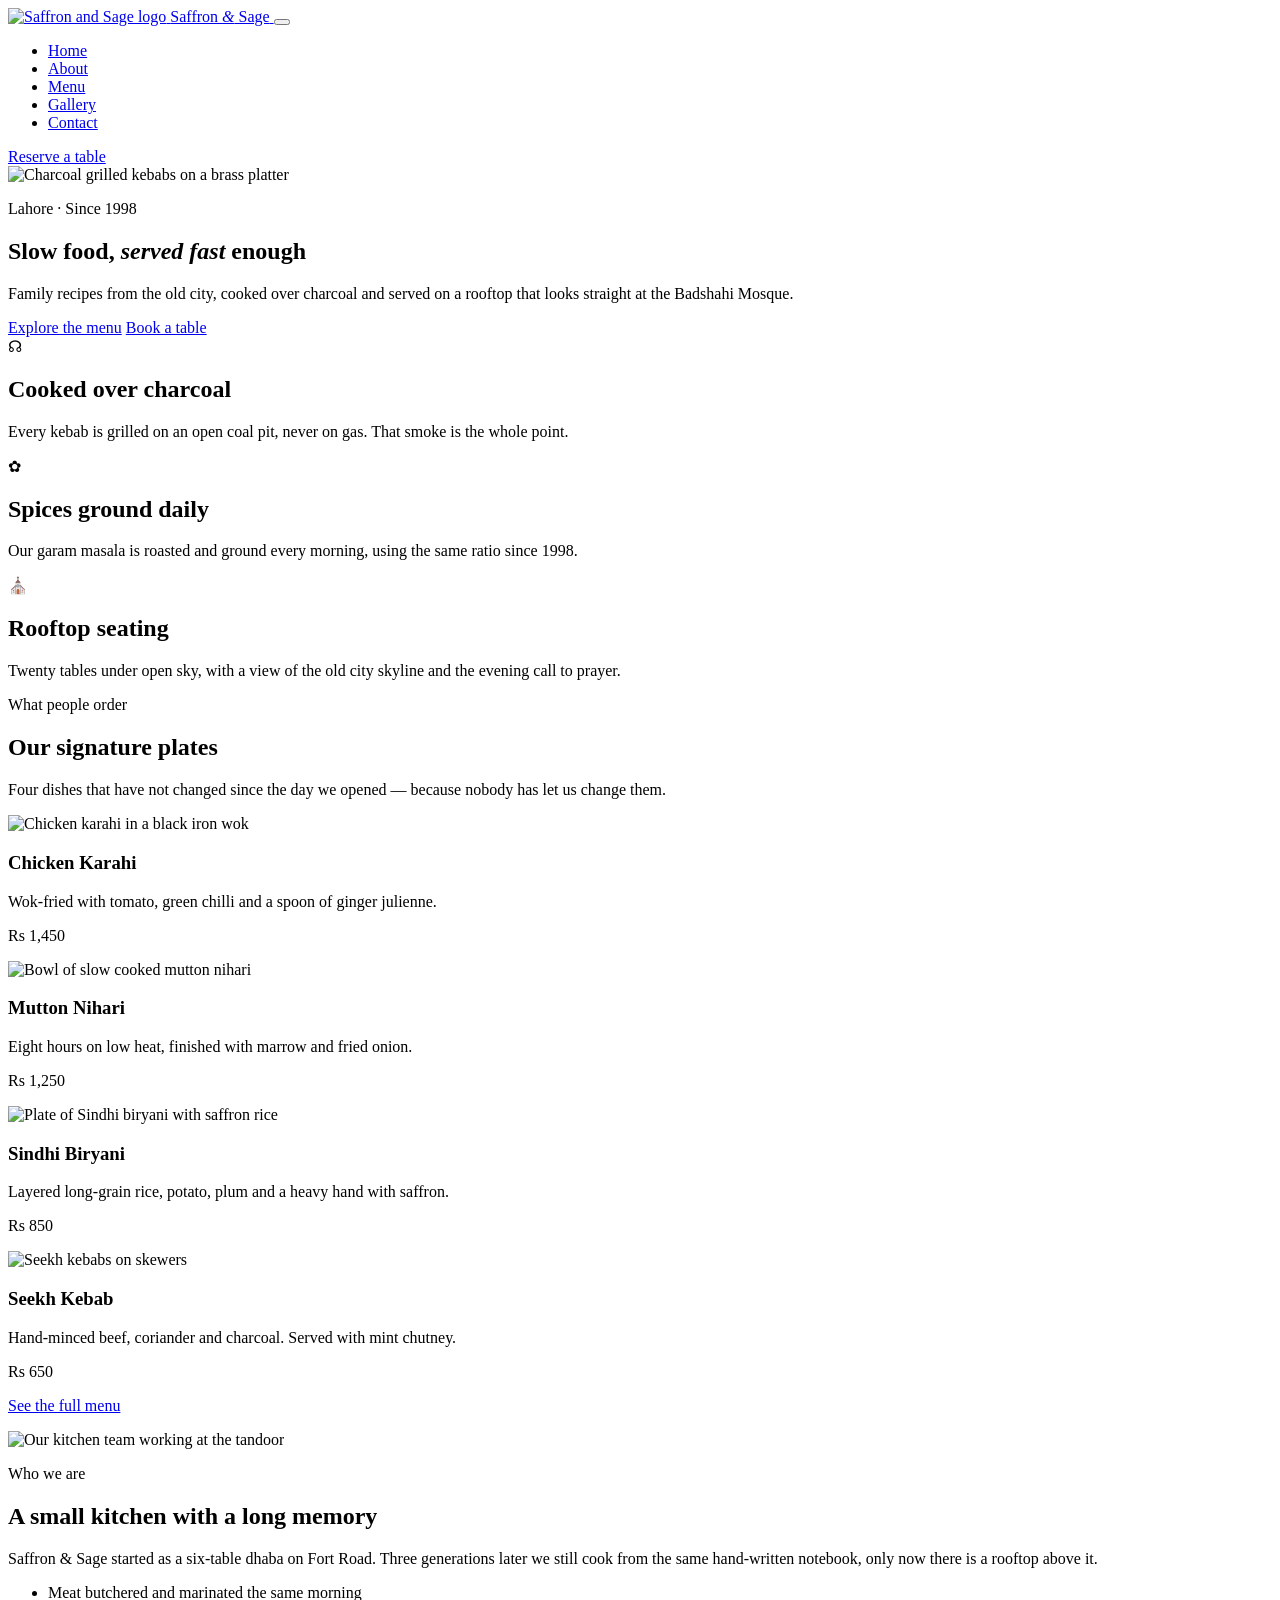
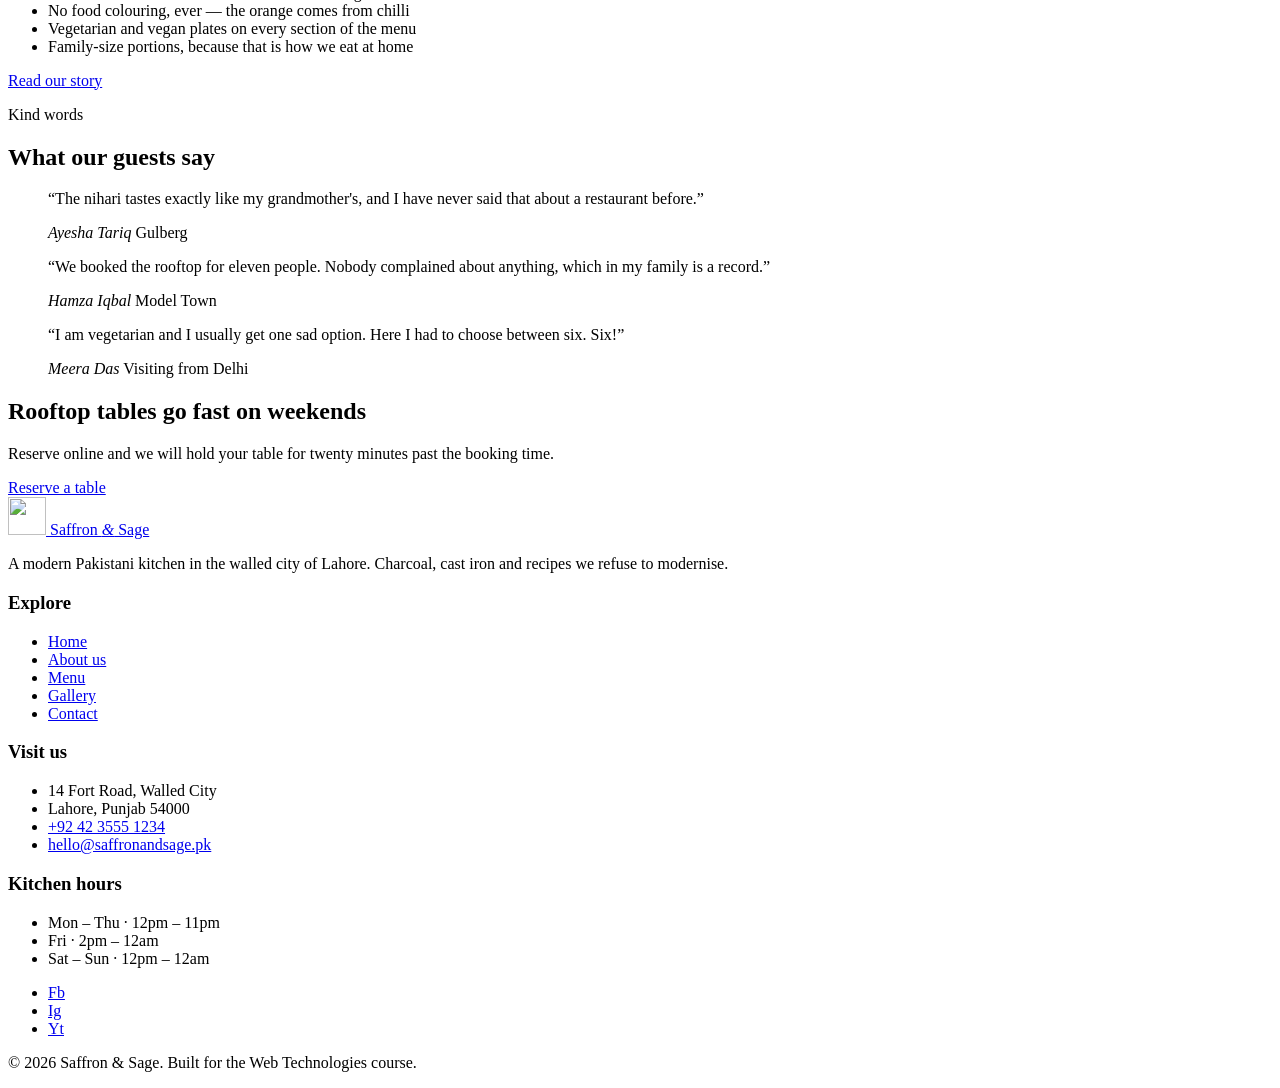
==== index.html @ d39d75e2 "feat(home): add home page markup with shared header, hero and footer" ====
<!DOCTYPE html>
<html lang="en">
<head>
  <meta charset="UTF-8">
  <meta name="viewport" content="width=device-width, initial-scale=1.0">
  <title>Saffron &amp; Sage | Modern Pakistani Kitchen in Lahore</title>
  <meta name="description" content="Saffron &amp; Sage is a modern Pakistani kitchen in Lahore serving slow-cooked family recipes, tandoor breads and rooftop dining.">
  <link rel="icon" href="images/logo.svg" type="image/svg+xml">
  <link rel="stylesheet" href="css/style.css">
</head>
<body>

  <!-- ============ SITE HEADER (same on every page) ============ -->
  <header class="site-header" id="siteHeader">
    <div class="container header-inner">

      <a class="logo" href="index.html">
        <img src="images/logo.svg" alt="Saffron and Sage logo" width="42" height="42">
        <span class="logo-text">Saffron <em>&amp;</em> Sage</span>
      </a>

      <!-- Hamburger button: only visible on small screens (controlled by CSS + JS) -->
      <button class="nav-toggle" id="navToggle" aria-label="Open menu" aria-expanded="false" aria-controls="primaryNav">
        <span class="nav-toggle-bar"></span>
        <span class="nav-toggle-bar"></span>
        <span class="nav-toggle-bar"></span>
      </button>

      <nav class="main-nav" id="primaryNav" aria-label="Main navigation">
        <ul class="nav-list">
          <li><a href="index.html" class="nav-link is-active">Home</a></li>
          <li><a href="about.html" class="nav-link">About</a></li>
          <li><a href="menu.html" class="nav-link">Menu</a></li>
          <li><a href="gallery.html" class="nav-link">Gallery</a></li>
          <li><a href="contact.html" class="nav-link">Contact</a></li>
        </ul>
        <a href="contact.html" class="btn btn-primary btn-sm nav-cta">Reserve a table</a>
      </nav>

    </div>
  </header>

  <main>

    <!-- ============ HERO ============ -->
    <section class="hero">
      <div class="hero-slide">
        <img src="images/hero-1.svg" alt="Charcoal grilled kebabs on a brass platter" class="hero-image">
        <div class="hero-caption container">
          <p class="eyebrow">Lahore &middot; Since 1998</p>
          <h1 class="hero-title">Slow food, <em>served fast</em> enough</h1>
          <p class="hero-text">Family recipes from the old city, cooked over charcoal and served on a rooftop that looks straight at the Badshahi Mosque.</p>
          <div class="hero-actions">
            <a href="menu.html" class="btn btn-primary">Explore the menu</a>
            <a href="contact.html" class="btn btn-ghost">Book a table</a>
          </div>
        </div>
      </div>
    </section>

    <!-- ============ HIGHLIGHT STRIP ============ -->
    <section class="section highlights">
      <div class="container">
        <div class="grid grid-3">

          <article class="card highlight-card">
            <span class="highlight-icon" aria-hidden="true">&#9738;</span>
            <h2 class="card-title">Cooked over charcoal</h2>
            <p>Every kebab is grilled on an open coal pit, never on gas. That smoke is the whole point.</p>
          </article>

          <article class="card highlight-card">
            <span class="highlight-icon" aria-hidden="true">&#10047;</span>
            <h2 class="card-title">Spices ground daily</h2>
            <p>Our garam masala is roasted and ground every morning, using the same ratio since 1998.</p>
          </article>

          <article class="card highlight-card">
            <span class="highlight-icon" aria-hidden="true">&#9962;</span>
            <h2 class="card-title">Rooftop seating</h2>
            <p>Twenty tables under open sky, with a view of the old city skyline and the evening call to prayer.</p>
          </article>

        </div>
      </div>
    </section>

    <!-- ============ SIGNATURE DISHES ============ -->
    <section class="section section-alt">
      <div class="container">

        <header class="section-head">
          <p class="eyebrow">What people order</p>
          <h2 class="section-title">Our signature plates</h2>
          <p class="section-subtitle">Four dishes that have not changed since the day we opened — because nobody has let us change them.</p>
        </header>

        <div class="grid grid-4">

          <article class="card dish-card">
            <img src="images/dish-karahi.svg" alt="Chicken karahi in a black iron wok" class="dish-image">
            <div class="dish-body">
              <h3 class="dish-name">Chicken Karahi</h3>
              <p class="dish-desc">Wok-fried with tomato, green chilli and a spoon of ginger julienne.</p>
              <p class="dish-price">Rs 1,450</p>
            </div>
          </article>

          <article class="card dish-card">
            <img src="images/dish-nihari.svg" alt="Bowl of slow cooked mutton nihari" class="dish-image">
            <div class="dish-body">
              <h3 class="dish-name">Mutton Nihari</h3>
              <p class="dish-desc">Eight hours on low heat, finished with marrow and fried onion.</p>
              <p class="dish-price">Rs 1,250</p>
            </div>
          </article>

          <article class="card dish-card">
            <img src="images/dish-biryani.svg" alt="Plate of Sindhi biryani with saffron rice" class="dish-image">
            <div class="dish-body">
              <h3 class="dish-name">Sindhi Biryani</h3>
              <p class="dish-desc">Layered long-grain rice, potato, plum and a heavy hand with saffron.</p>
              <p class="dish-price">Rs 850</p>
            </div>
          </article>

          <article class="card dish-card">
            <img src="images/dish-seekh.svg" alt="Seekh kebabs on skewers" class="dish-image">
            <div class="dish-body">
              <h3 class="dish-name">Seekh Kebab</h3>
              <p class="dish-desc">Hand-minced beef, coriander and charcoal. Served with mint chutney.</p>
              <p class="dish-price">Rs 650</p>
            </div>
          </article>

        </div>

        <p class="section-footer-link">
          <a href="menu.html" class="btn btn-outline">See the full menu</a>
        </p>

      </div>
    </section>

    <!-- ============ STORY SPLIT ============ -->
    <section class="section">
      <div class="container split">

        <div class="split-media">
          <img src="images/about-story.svg" alt="Our kitchen team working at the tandoor">
        </div>

        <div class="split-body">
          <p class="eyebrow">Who we are</p>
          <h2 class="section-title">A small kitchen with a long memory</h2>
          <p>Saffron &amp; Sage started as a six-table dhaba on Fort Road. Three generations later we still cook from the same hand-written notebook, only now there is a rooftop above it.</p>
          <ul class="tick-list">
            <li>Meat butchered and marinated the same morning</li>
            <li>No food colouring, ever — the orange comes from chilli</li>
            <li>Vegetarian and vegan plates on every section of the menu</li>
            <li>Family-size portions, because that is how we eat at home</li>
          </ul>
          <a href="about.html" class="btn btn-outline">Read our story</a>
        </div>

      </div>
    </section>

    <!-- ============ TESTIMONIALS ============ -->
    <section class="section section-dark">
      <div class="container">

        <header class="section-head">
          <p class="eyebrow">Kind words</p>
          <h2 class="section-title">What our guests say</h2>
        </header>

        <div class="grid grid-3">

          <blockquote class="quote-card">
            <p>&ldquo;The nihari tastes exactly like my grandmother's, and I have never said that about a restaurant before.&rdquo;</p>
            <footer><cite>Ayesha Tariq</cite> <span>Gulberg</span></footer>
          </blockquote>

          <blockquote class="quote-card">
            <p>&ldquo;We booked the rooftop for eleven people. Nobody complained about anything, which in my family is a record.&rdquo;</p>
            <footer><cite>Hamza Iqbal</cite> <span>Model Town</span></footer>
          </blockquote>

          <blockquote class="quote-card">
            <p>&ldquo;I am vegetarian and I usually get one sad option. Here I had to choose between six. Six!&rdquo;</p>
            <footer><cite>Meera Das</cite> <span>Visiting from Delhi</span></footer>
          </blockquote>

        </div>
      </div>
    </section>

    <!-- ============ CALL TO ACTION ============ -->
    <section class="cta-band">
      <div class="container cta-inner">
        <div>
          <h2 class="cta-title">Rooftop tables go fast on weekends</h2>
          <p>Reserve online and we will hold your table for twenty minutes past the booking time.</p>
        </div>
        <a href="contact.html" class="btn btn-primary btn-lg">Reserve a table</a>
      </div>
    </section>

  </main>

  <!-- ============ SITE FOOTER (same on every page) ============ -->
  <footer class="site-footer">
    <div class="container footer-grid">

      <div class="footer-col">
        <a class="logo logo-footer" href="index.html">
          <img src="images/logo.svg" alt="" width="38" height="38">
          <span class="logo-text">Saffron <em>&amp;</em> Sage</span>
        </a>
        <p class="footer-about">A modern Pakistani kitchen in the walled city of Lahore. Charcoal, cast iron and recipes we refuse to modernise.</p>
      </div>

      <div class="footer-col">
        <h3 class="footer-title">Explore</h3>
        <ul class="footer-list">
          <li><a href="index.html">Home</a></li>
          <li><a href="about.html">About us</a></li>
          <li><a href="menu.html">Menu</a></li>
          <li><a href="gallery.html">Gallery</a></li>
          <li><a href="contact.html">Contact</a></li>
        </ul>
      </div>

      <div class="footer-col">
        <h3 class="footer-title">Visit us</h3>
        <ul class="footer-list">
          <li>14 Fort Road, Walled City</li>
          <li>Lahore, Punjab 54000</li>
          <li><a href="tel:+924235551234">+92 42 3555 1234</a></li>
          <li><a href="mailto:hello@saffronandsage.pk">hello@saffronandsage.pk</a></li>
        </ul>
      </div>

      <div class="footer-col">
        <h3 class="footer-title">Kitchen hours</h3>
        <ul class="footer-list">
          <li>Mon &ndash; Thu &middot; 12pm &ndash; 11pm</li>
          <li>Fri &middot; 2pm &ndash; 12am</li>
          <li>Sat &ndash; Sun &middot; 12pm &ndash; 12am</li>
        </ul>
        <ul class="social-list">
          <li><a href="#" aria-label="Facebook">Fb</a></li>
          <li><a href="#" aria-label="Instagram">Ig</a></li>
          <li><a href="#" aria-label="YouTube">Yt</a></li>
        </ul>
      </div>

    </div>

    <div class="footer-bottom">
      <div class="container">
        <p>&copy; <span id="year">2026</span> Saffron &amp; Sage. Built for the Web Technologies course.</p>
      </div>
    </div>
  </footer>

</body>
</html>
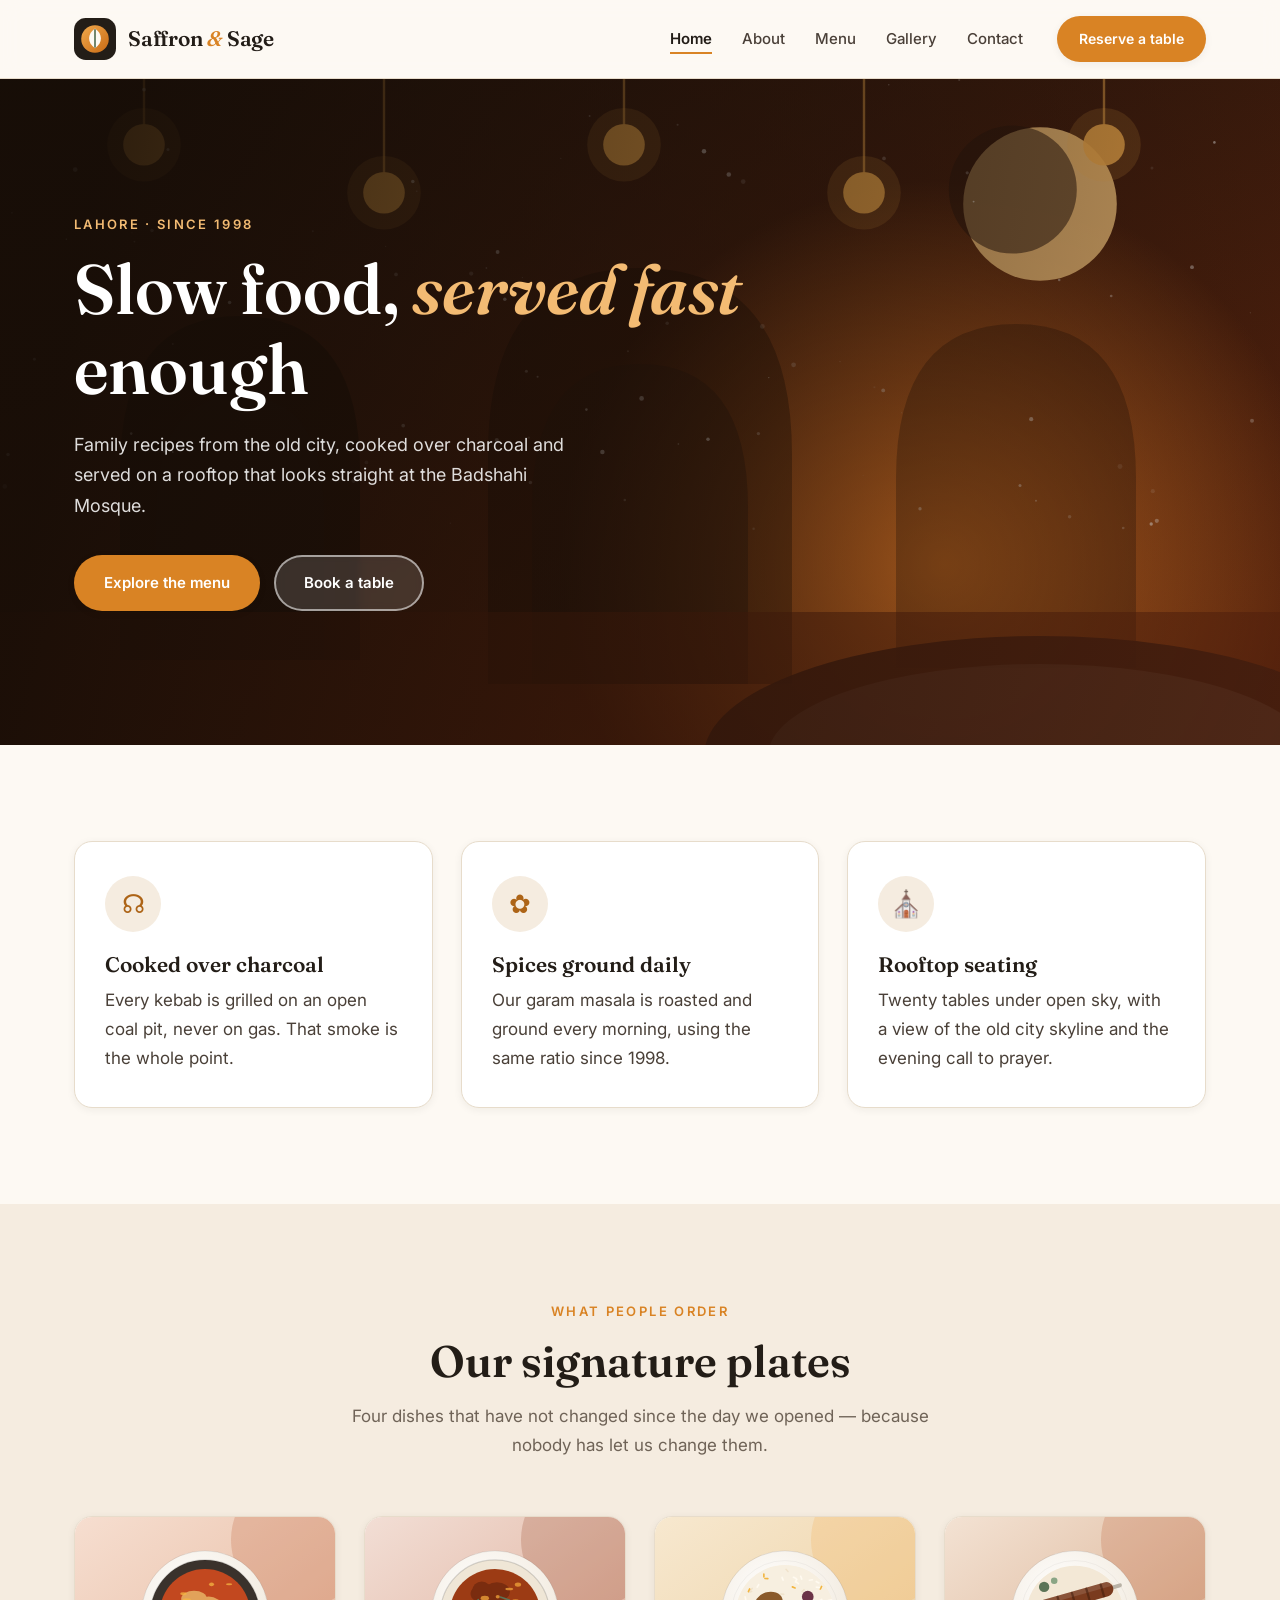
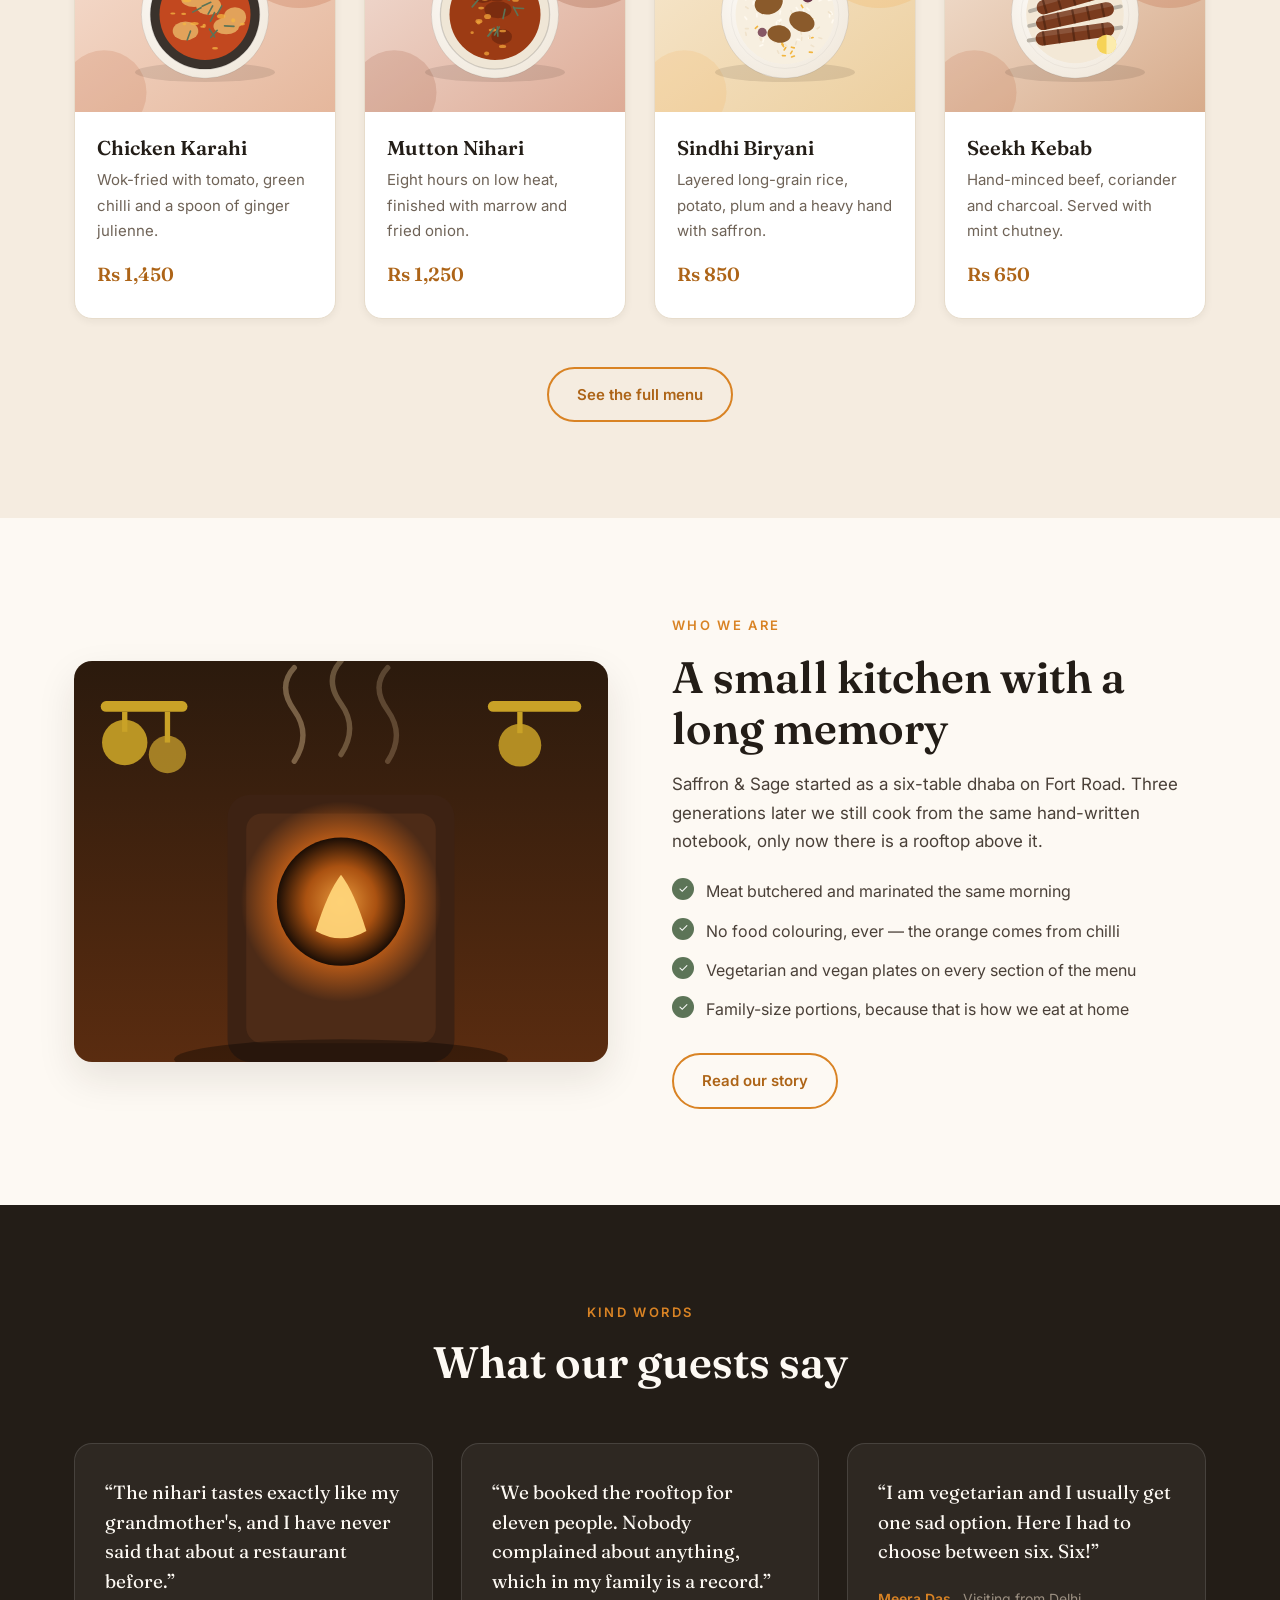
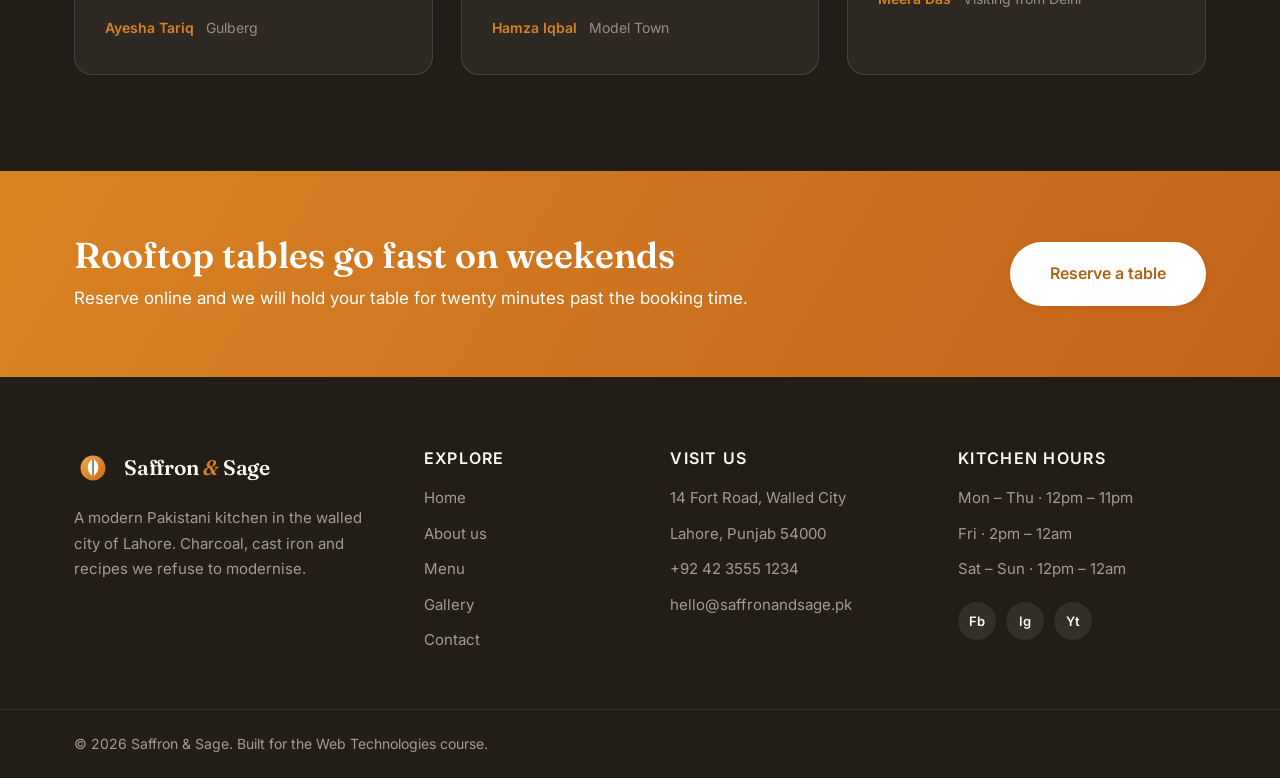
==== commit 11daa08c: "feat(pages): wire main.js and back-to-top button into every page" ====
--- a/index.html
+++ b/index.html
@@ -265,5 +265,11 @@
     </div>
   </footer>
 
+  <!-- Back-to-top button, shown by JavaScript after scrolling -->
+  <button class="back-to-top" id="backToTop" type="button" aria-label="Back to top">&#8593;</button>
+
+  <!-- Scripts are at the end of the body so the HTML above already exists -->
+  <script src="js/main.js"></script>
+
 </body>
 </html>
--- a/css/style.css
+++ b/css/style.css
@@ -0,0 +1,1720 @@
+/* =============================================================
+   SAFFRON & SAGE — main stylesheet
+   Sections:
+     1.  Fonts and design tokens (CSS variables)
+     2.  Reset and base elements
+     3.  Layout helpers (container, section, grid)
+     4.  Buttons
+     5.  Site header and navigation
+     6.  Hero and page banners
+     7.  Cards, split sections, lists, timeline
+     8.  Testimonials and call-to-action band
+     9.  Menu page (filters, dish grid, order panel)
+     10. Tables
+     11. Gallery grid and lightbox
+     12. Forms
+     13. Accordion (FAQ)
+     14. Footer
+     15. Utilities and animations
+     16. Responsive breakpoints
+   ============================================================= */
+
+@import url('https://fonts.googleapis.com/css2?family=Fraunces:ital,opsz,wght@0,9..144,400;0,9..144,600;0,9..144,700;1,9..144,600&family=Inter:wght@400;500;600;700&display=swap');
+
+/* ---------- 1. DESIGN TOKENS ---------- */
+:root {
+  /* colour palette */
+  --cream: #fdf9f3;
+  --sand: #f5ece0;
+  --ink: #231d17;
+  --ink-soft: #4a4038;
+  --muted: #6f6357;
+  --line: #e7dccb;
+  --saffron: #d98324;
+  --saffron-dark: #ad6417;
+  --sage: #5c7457;
+  --white: #ffffff;
+
+  /* typography */
+  --font-display: 'Fraunces', Georgia, 'Times New Roman', serif;
+  --font-body: 'Inter', -apple-system, 'Segoe UI', Roboto, Arial, sans-serif;
+
+  /* spacing and shape */
+  --radius-sm: 10px;
+  --radius: 18px;
+  --radius-pill: 999px;
+  --container: 1180px;
+  --section-space: 96px;
+
+  /* depth */
+  --shadow-sm: 0 2px 8px rgba(35, 29, 23, 0.06);
+  --shadow-md: 0 16px 38px rgba(35, 29, 23, 0.10);
+  --shadow-lg: 0 28px 60px rgba(35, 29, 23, 0.18);
+}
+
+/* ---------- 2. RESET AND BASE ---------- */
+* {
+  margin: 0;
+  padding: 0;
+  box-sizing: border-box; /* padding and border stay inside the declared width */
+}
+
+html {
+  scroll-behavior: smooth;
+}
+
+body {
+  font-family: var(--font-body);
+  font-size: 17px;
+  line-height: 1.7;
+  color: var(--ink-soft);
+  background-color: var(--cream);
+  -webkit-font-smoothing: antialiased;
+}
+
+img {
+  display: block;
+  max-width: 100%;
+  height: auto;
+}
+
+h1, h2, h3 {
+  font-family: var(--font-display);
+  color: var(--ink);
+  line-height: 1.15;
+  font-weight: 600;
+}
+
+h1 em, h2 em {
+  font-style: italic;
+  color: var(--saffron);
+}
+
+a {
+  color: var(--saffron-dark);
+  text-decoration: none;
+  transition: color 0.2s ease;
+}
+
+a:hover {
+  color: var(--ink);
+}
+
+ul {
+  list-style: none;
+}
+
+button,
+input,
+select,
+textarea {
+  font: inherit;
+  color: inherit;
+}
+
+/* a clear focus ring for keyboard users */
+a:focus-visible,
+button:focus-visible,
+input:focus-visible,
+select:focus-visible,
+textarea:focus-visible {
+  outline: 3px solid var(--saffron);
+  outline-offset: 3px;
+}
+
+/* ---------- 3. LAYOUT HELPERS ---------- */
+.container {
+  width: 100%;
+  max-width: var(--container);
+  margin-inline: auto;   /* centres the block horizontally */
+  padding-inline: 24px;
+}
+
+.container.narrow {
+  max-width: 880px;
+}
+
+.section {
+  padding-block: var(--section-space);
+}
+
+.section-alt {
+  background-color: var(--sand);
+}
+
+.section-dark {
+  background-color: var(--ink);
+  color: #cfc4b6;
+}
+
+.section-dark h2,
+.section-dark h3 {
+  color: var(--cream);
+}
+
+.section-head {
+  max-width: 640px;
+  margin: 0 auto 56px;
+  text-align: center;
+}
+
+.section-head-left {
+  margin-inline: 0;
+  text-align: left;
+}
+
+.eyebrow {
+  font-size: 13px;
+  font-weight: 600;
+  letter-spacing: 0.18em;
+  text-transform: uppercase;
+  color: var(--saffron);
+  margin-bottom: 14px;
+}
+
+.section-title {
+  font-size: clamp(30px, 4vw, 44px); /* min, preferred, max — scales with the viewport */
+  margin-bottom: 16px;
+}
+
+.section-subtitle {
+  color: var(--muted);
+}
+
+.section-footer-link {
+  margin-top: 48px;
+  text-align: center;
+}
+
+/* CSS Grid is used for all the card rows */
+.grid {
+  display: grid;
+  gap: 28px;
+}
+
+.grid-3 { grid-template-columns: repeat(3, 1fr); }
+.grid-4 { grid-template-columns: repeat(4, 1fr); }
+
+/* ---------- 4. BUTTONS ---------- */
+.btn {
+  display: inline-flex;
+  align-items: center;
+  justify-content: center;
+  gap: 8px;
+  padding: 13px 28px;
+  border: 2px solid transparent;
+  border-radius: var(--radius-pill);
+  font-size: 15px;
+  font-weight: 600;
+  cursor: pointer;
+  text-align: center;
+  transition: transform 0.2s ease, background-color 0.2s ease, color 0.2s ease, box-shadow 0.2s ease;
+}
+
+.btn:hover {
+  transform: translateY(-2px);
+}
+
+.btn-primary {
+  background-color: var(--saffron);
+  color: var(--white);
+  box-shadow: var(--shadow-sm);
+}
+
+.btn-primary:hover {
+  background-color: var(--saffron-dark);
+  color: var(--white);
+  box-shadow: var(--shadow-md);
+}
+
+.btn-outline {
+  background-color: transparent;
+  border-color: var(--saffron);
+  color: var(--saffron-dark);
+}
+
+.btn-outline:hover {
+  background-color: var(--saffron);
+  color: var(--white);
+}
+
+.btn-ghost {
+  background-color: rgba(255, 255, 255, 0.14);
+  border-color: rgba(255, 255, 255, 0.55);
+  color: var(--white);
+  backdrop-filter: blur(4px);
+}
+
+.btn-ghost:hover {
+  background-color: var(--white);
+  color: var(--ink);
+}
+
+.btn-sm { padding: 9px 20px; font-size: 14px; }
+.btn-lg { padding: 16px 38px; font-size: 16px; }
+.btn-block { display: flex; width: 100%; margin-top: 10px; }
+
+/* ---------- 5. SITE HEADER AND NAVIGATION ---------- */
+.site-header {
+  position: sticky;  /* stays pinned to the top while the page scrolls */
+  top: 0;
+  z-index: 50;
+  background-color: rgba(253, 249, 243, 0.92);
+  backdrop-filter: blur(10px);
+  border-bottom: 1px solid var(--line);
+  transition: box-shadow 0.25s ease, padding 0.25s ease;
+}
+
+/* JavaScript adds this class once the page is scrolled down */
+.site-header.is-scrolled {
+  box-shadow: var(--shadow-sm);
+}
+
+.header-inner {
+  display: flex;
+  align-items: center;
+  justify-content: space-between;
+  gap: 24px;
+  padding-block: 16px;
+}
+
+.logo {
+  display: inline-flex;
+  align-items: center;
+  gap: 12px;
+  color: var(--ink);
+}
+
+.logo-text {
+  font-family: var(--font-display);
+  font-size: 21px;
+  font-weight: 600;
+  letter-spacing: -0.01em;
+}
+
+.logo-text em {
+  font-style: italic;
+  color: var(--saffron);
+}
+
+.main-nav {
+  display: flex;
+  align-items: center;
+  gap: 34px;
+}
+
+.nav-list {
+  display: flex;
+  align-items: center;
+  gap: 30px;
+}
+
+.nav-link {
+  position: relative;
+  color: var(--ink-soft);
+  font-size: 15px;
+  font-weight: 500;
+  padding-block: 6px;
+}
+
+/* an underline that grows out from the middle on hover */
+.nav-link::after {
+  content: '';
+  position: absolute;
+  left: 50%;
+  bottom: 0;
+  width: 0;
+  height: 2px;
+  background-color: var(--saffron);
+  transform: translateX(-50%);
+  transition: width 0.25s ease;
+}
+
+.nav-link:hover::after,
+.nav-link.is-active::after {
+  width: 100%;
+}
+
+.nav-link.is-active {
+  color: var(--ink);
+  font-weight: 600;
+}
+
+/* hamburger button — hidden on desktop, shown by the media query below */
+.nav-toggle {
+  display: none;
+  flex-direction: column;
+  justify-content: center;
+  gap: 6px;
+  width: 46px;
+  height: 42px;
+  padding: 8px;
+  background-color: transparent;
+  border: 1px solid var(--line);
+  border-radius: var(--radius-sm);
+  cursor: pointer;
+}
+
+.nav-toggle-bar {
+  display: block;
+  height: 2px;
+  width: 100%;
+  background-color: var(--ink);
+  border-radius: 2px;
+  transition: transform 0.3s ease, opacity 0.2s ease;
+}
+
+/* the three bars turn into an X when the menu is open */
+.nav-toggle.is-open .nav-toggle-bar:nth-child(1) { transform: translateY(8px) rotate(45deg); }
+.nav-toggle.is-open .nav-toggle-bar:nth-child(2) { opacity: 0; }
+.nav-toggle.is-open .nav-toggle-bar:nth-child(3) { transform: translateY(-8px) rotate(-45deg); }
+
+/* ---------- 6. HERO AND PAGE BANNERS ---------- */
+.hero {
+  position: relative;
+  overflow: hidden;
+  background-color: var(--ink);
+}
+
+.hero-slide {
+  position: relative;
+}
+
+.hero-image {
+  width: 100%;
+  height: clamp(460px, 74vh, 720px);
+  object-fit: cover; /* fills the box without squashing the picture */
+}
+
+/* dark wash so the white text stays readable on any slide */
+.hero-slide::after {
+  content: '';
+  position: absolute;
+  inset: 0;
+  background: linear-gradient(100deg, rgba(20, 12, 6, 0.88) 8%, rgba(20, 12, 6, 0.55) 48%, rgba(20, 12, 6, 0.15) 100%);
+}
+
+.hero-caption {
+  position: absolute;
+  inset: 0;
+  z-index: 2;
+  display: flex;
+  flex-direction: column;
+  justify-content: center;
+  align-items: flex-start;
+  max-width: var(--container);
+  left: 50%;
+  transform: translateX(-50%);
+  color: var(--white);
+}
+
+.hero-caption .eyebrow {
+  color: #f3bb73;
+}
+
+.hero-title {
+  font-size: clamp(38px, 6vw, 70px);
+  color: var(--white);
+  max-width: 15ch;
+  margin-bottom: 20px;
+}
+
+.hero-title em {
+  color: #f3bb73;
+}
+
+.hero-text {
+  max-width: 46ch;
+  font-size: 18px;
+  color: rgba(255, 255, 255, 0.86);
+  margin-bottom: 34px;
+}
+
+.hero-actions {
+  display: flex;
+  flex-wrap: wrap;
+  gap: 14px;
+}
+
+/* smaller banner used on the inner pages */
+.page-hero {
+  background-color: var(--sand);
+  border-bottom: 1px solid var(--line);
+  padding-block: 84px 76px;
+  text-align: center;
+}
+
+.page-title {
+  font-size: clamp(32px, 5vw, 52px);
+  margin-bottom: 16px;
+}
+
+.page-subtitle {
+  max-width: 60ch;
+  margin-inline: auto;
+  color: var(--muted);
+}
+
+/* ---------- 7. CARDS, SPLIT SECTIONS, LISTS ---------- */
+.card {
+  background-color: var(--white);
+  border: 1px solid var(--line);
+  border-radius: var(--radius);
+  box-shadow: var(--shadow-sm);
+  transition: transform 0.25s ease, box-shadow 0.25s ease;
+}
+
+.card-title {
+  font-size: 21px;
+  margin-bottom: 10px;
+}
+
+.highlight-card,
+.value-card,
+.contact-card {
+  padding: 34px 30px;
+}
+
+.highlight-card:hover,
+.value-card:hover,
+.contact-card:hover,
+.dish-card:hover,
+.team-card:hover {
+  transform: translateY(-6px);
+  box-shadow: var(--shadow-md);
+}
+
+.highlight-icon,
+.contact-icon {
+  display: inline-flex;
+  align-items: center;
+  justify-content: center;
+  width: 56px;
+  height: 56px;
+  margin-bottom: 20px;
+  font-size: 26px;
+  color: var(--saffron-dark);
+  background-color: var(--sand);
+  border-radius: var(--radius-pill);
+}
+
+.value-number {
+  display: block;
+  font-family: var(--font-display);
+  font-size: 34px;
+  color: var(--saffron);
+  opacity: 0.55;
+  margin-bottom: 12px;
+}
+
+/* dish cards on the home page */
+.dish-card,
+.team-card {
+  overflow: hidden;
+}
+
+.dish-image,
+.team-image {
+  width: 100%;
+  aspect-ratio: 4 / 3;
+  object-fit: cover;
+}
+
+.dish-body,
+.team-body {
+  padding: 24px 22px 28px;
+}
+
+.dish-name {
+  font-size: 20px;
+  margin-bottom: 8px;
+}
+
+.dish-desc {
+  font-size: 15px;
+  color: var(--muted);
+  margin-bottom: 14px;
+}
+
+.dish-price {
+  font-family: var(--font-display);
+  font-size: 19px;
+  color: var(--saffron-dark);
+  font-weight: 600;
+}
+
+.team-role {
+  font-size: 14px;
+  letter-spacing: 0.08em;
+  text-transform: uppercase;
+  color: var(--sage);
+  margin-bottom: 12px;
+}
+
+.team-body p:last-child {
+  font-size: 15px;
+  color: var(--muted);
+}
+
+/* two-column image + text block */
+.split {
+  display: grid;
+  grid-template-columns: 1fr 1fr;
+  gap: 64px;
+  align-items: center;
+}
+
+.split-media img {
+  width: 100%;
+  border-radius: var(--radius);
+  box-shadow: var(--shadow-md);
+}
+
+.split-body p {
+  margin-bottom: 16px;
+}
+
+/* checklist with a drawn tick */
+.tick-list {
+  margin: 22px 0 30px;
+  display: grid;
+  gap: 12px;
+}
+
+.tick-list li {
+  position: relative;
+  padding-left: 34px;
+  font-size: 16px;
+}
+
+.tick-list li::before {
+  content: '✓';
+  position: absolute;
+  left: 0;
+  top: 0;
+  width: 22px;
+  height: 22px;
+  display: grid;
+  place-items: center;
+  font-size: 12px;
+  color: var(--white);
+  background-color: var(--sage);
+  border-radius: var(--radius-pill);
+}
+
+/* vertical timeline on the about page */
+.timeline {
+  list-style: none;
+  position: relative;
+  padding-left: 42px;
+}
+
+.timeline::before {
+  content: '';
+  position: absolute;
+  left: 12px;
+  top: 8px;
+  bottom: 8px;
+  width: 2px;
+  background-color: var(--line);
+}
+
+.timeline-item {
+  position: relative;
+  padding-bottom: 38px;
+}
+
+.timeline-item::before {
+  content: '';
+  position: absolute;
+  left: -36px;
+  top: 8px;
+  width: 16px;
+  height: 16px;
+  background-color: var(--saffron);
+  border: 3px solid var(--cream);
+  border-radius: var(--radius-pill);
+}
+
+.timeline-year {
+  display: inline-block;
+  font-family: var(--font-display);
+  font-size: 15px;
+  font-weight: 600;
+  letter-spacing: 0.08em;
+  color: var(--saffron-dark);
+  margin-bottom: 6px;
+}
+
+.timeline-body h3 {
+  font-size: 22px;
+  margin-bottom: 6px;
+}
+
+.timeline-body p {
+  color: var(--muted);
+}
+
+/* ---------- 8. TESTIMONIALS AND CTA ---------- */
+.quote-card {
+  padding: 34px 30px;
+  background-color: rgba(255, 255, 255, 0.05);
+  border: 1px solid rgba(255, 255, 255, 0.12);
+  border-radius: var(--radius);
+}
+
+.quote-card p {
+  font-family: var(--font-display);
+  font-size: 19px;
+  line-height: 1.55;
+  color: var(--cream);
+  margin-bottom: 20px;
+}
+
+.quote-card footer {
+  font-size: 14px;
+}
+
+.quote-card cite {
+  font-style: normal;
+  font-weight: 600;
+  color: var(--saffron);
+}
+
+.quote-card span {
+  color: #9a8e80;
+  margin-left: 8px;
+}
+
+.cta-band {
+  background: linear-gradient(120deg, var(--saffron) 0%, #c3641b 100%);
+  color: var(--white);
+  padding-block: 64px;
+}
+
+.cta-inner {
+  display: flex;
+  align-items: center;
+  justify-content: space-between;
+  gap: 32px;
+  flex-wrap: wrap;
+}
+
+.cta-title {
+  font-size: clamp(26px, 3.4vw, 36px);
+  color: var(--white);
+  margin-bottom: 8px;
+}
+
+.cta-band .btn-primary {
+  background-color: var(--white);
+  color: var(--saffron-dark);
+}
+
+.cta-band .btn-primary:hover {
+  background-color: var(--ink);
+  color: var(--white);
+}
+
+/* ---------- 9. MENU PAGE ---------- */
+.menu-toolbar {
+  display: flex;
+  flex-wrap: wrap;
+  align-items: center;
+  justify-content: space-between;
+  gap: 20px;
+  margin-bottom: 20px;
+}
+
+.filter-group {
+  display: flex;
+  flex-wrap: wrap;
+  gap: 10px;
+}
+
+.filter-btn {
+  padding: 9px 20px;
+  font-size: 14px;
+  font-weight: 500;
+  color: var(--ink-soft);
+  background-color: var(--white);
+  border: 1px solid var(--line);
+  border-radius: var(--radius-pill);
+  cursor: pointer;
+  transition: all 0.2s ease;
+}
+
+.filter-btn:hover {
+  border-color: var(--saffron);
+  color: var(--saffron-dark);
+}
+
+/* JavaScript moves this class between the buttons */
+.filter-btn.is-active {
+  background-color: var(--ink);
+  border-color: var(--ink);
+  color: var(--white);
+}
+
+.search-input {
+  width: 260px;
+  padding: 11px 18px;
+  background-color: var(--white);
+  border: 1px solid var(--line);
+  border-radius: var(--radius-pill);
+  font-size: 15px;
+}
+
+.search-input:focus {
+  border-color: var(--saffron);
+}
+
+.result-count {
+  font-size: 14px;
+  color: var(--muted);
+  margin-bottom: 30px;
+}
+
+.menu-layout {
+  display: grid;
+  grid-template-columns: 1fr 320px;
+  gap: 40px;
+  align-items: start;
+}
+
+.menu-grid {
+  display: grid;
+  grid-template-columns: repeat(2, 1fr);
+  gap: 26px;
+}
+
+.menu-card {
+  display: flex;
+  flex-direction: column;
+  overflow: hidden;
+}
+
+/* hidden by the filter / search script */
+.menu-card.is-hidden {
+  display: none;
+}
+
+.menu-image {
+  width: 100%;
+  aspect-ratio: 16 / 10;
+  object-fit: cover;
+}
+
+.menu-body {
+  display: flex;
+  flex-direction: column;
+  flex-grow: 1;
+  padding: 22px 22px 26px;
+}
+
+.menu-head {
+  display: flex;
+  align-items: baseline;
+  justify-content: space-between;
+  gap: 14px;
+  margin-bottom: 8px;
+}
+
+.menu-name {
+  font-size: 20px;
+}
+
+.menu-price {
+  font-family: var(--font-display);
+  font-weight: 600;
+  color: var(--saffron-dark);
+  white-space: nowrap;
+}
+
+.menu-desc {
+  font-size: 15px;
+  color: var(--muted);
+  margin-bottom: 14px;
+}
+
+.tag-list {
+  display: flex;
+  flex-wrap: wrap;
+  gap: 8px;
+  margin-bottom: 20px;
+}
+
+.tag {
+  padding: 4px 12px;
+  font-size: 12px;
+  font-weight: 500;
+  letter-spacing: 0.04em;
+  border-radius: var(--radius-pill);
+  background-color: var(--sand);
+  color: var(--ink-soft);
+}
+
+.tag-veg { background-color: #e6efe2; color: #3f5d3a; }
+.tag-hot { background-color: #fbe4d8; color: #a8401b; }
+.tag-mild { background-color: #eae6f2; color: #574a75; }
+.tag-pick { background-color: #fbeed2; color: #96681a; }
+
+.add-btn {
+  margin-top: auto; /* pushes the button to the bottom so every card lines up */
+  align-self: flex-start;
+}
+
+.add-btn.is-added {
+  background-color: var(--sage);
+  border-color: var(--sage);
+  color: var(--white);
+}
+
+.empty-message {
+  grid-column: 1 / -1;
+  padding: 40px;
+  text-align: center;
+  color: var(--muted);
+  background-color: var(--sand);
+  border-radius: var(--radius);
+}
+
+/* the sticky order planner */
+.order-panel {
+  position: sticky;
+  top: 110px;
+  padding: 26px 24px;
+  background-color: var(--white);
+  border: 1px solid var(--line);
+  border-radius: var(--radius);
+  box-shadow: var(--shadow-sm);
+}
+
+.order-title {
+  display: flex;
+  align-items: center;
+  gap: 10px;
+  font-size: 21px;
+  margin-bottom: 16px;
+}
+
+.order-count {
+  display: inline-grid;
+  place-items: center;
+  min-width: 28px;
+  height: 28px;
+  padding-inline: 8px;
+  font-family: var(--font-body);
+  font-size: 13px;
+  font-weight: 600;
+  color: var(--white);
+  background-color: var(--saffron);
+  border-radius: var(--radius-pill);
+}
+
+.order-empty {
+  font-size: 14px;
+  color: var(--muted);
+}
+
+.order-list {
+  display: grid;
+  gap: 10px;
+  margin-bottom: 18px;
+}
+
+.order-item {
+  display: flex;
+  align-items: center;
+  justify-content: space-between;
+  gap: 10px;
+  padding-bottom: 10px;
+  border-bottom: 1px dashed var(--line);
+  font-size: 14px;
+}
+
+.order-item-name {
+  flex-grow: 1;
+}
+
+.order-item-qty {
+  color: var(--muted);
+}
+
+.remove-btn {
+  width: 24px;
+  height: 24px;
+  display: grid;
+  place-items: center;
+  font-size: 16px;
+  line-height: 1;
+  color: var(--muted);
+  background-color: var(--sand);
+  border: none;
+  border-radius: var(--radius-pill);
+  cursor: pointer;
+}
+
+.remove-btn:hover {
+  background-color: #f3d4c6;
+  color: #a8401b;
+}
+
+.order-total {
+  display: flex;
+  align-items: center;
+  justify-content: space-between;
+  padding-top: 14px;
+  border-top: 2px solid var(--ink);
+  font-size: 15px;
+}
+
+.order-total strong {
+  font-family: var(--font-display);
+  font-size: 20px;
+  color: var(--ink);
+}
+
+.order-note {
+  margin-top: 14px;
+  font-size: 12px;
+  color: var(--muted);
+  text-align: center;
+}
+
+/* ---------- 10. TABLES ---------- */
+.table-wrap {
+  overflow-x: auto; /* lets a wide table scroll sideways on a phone */
+  border-radius: var(--radius);
+  border: 1px solid var(--line);
+  background-color: var(--white);
+}
+
+.data-table {
+  width: 100%;
+  border-collapse: collapse;
+  font-size: 15px;
+}
+
+.data-table caption {
+  caption-side: bottom;
+  padding: 14px 18px;
+  font-size: 13px;
+  color: var(--muted);
+  text-align: left;
+}
+
+.data-table th,
+.data-table td {
+  padding: 14px 18px;
+  text-align: left;
+  border-bottom: 1px solid var(--line);
+}
+
+.data-table thead th {
+  background-color: var(--ink);
+  color: var(--cream);
+  font-family: var(--font-body);
+  font-size: 13px;
+  letter-spacing: 0.06em;
+  text-transform: uppercase;
+}
+
+.data-table tbody th {
+  font-family: var(--font-display);
+  font-size: 16px;
+  color: var(--ink);
+}
+
+.data-table tbody tr:nth-child(even) {
+  background-color: #fbf7f0;
+}
+
+.data-table tbody tr:hover {
+  background-color: var(--sand);
+}
+
+/* ---------- 11. GALLERY AND LIGHTBOX ---------- */
+.gallery-grid {
+  display: grid;
+  grid-template-columns: repeat(3, 1fr);
+  gap: 20px;
+}
+
+.gallery-item {
+  position: relative;
+  display: block;
+  padding: 0;
+  overflow: hidden;
+  border: none;
+  border-radius: var(--radius);
+  background-color: var(--sand);
+  cursor: pointer;
+  box-shadow: var(--shadow-sm);
+}
+
+.gallery-item-wide {
+  grid-column: span 2;
+}
+
+.gallery-item img {
+  width: 100%;
+  height: 100%;
+  aspect-ratio: 4 / 3;
+  object-fit: cover;
+  transition: transform 0.5s ease;
+}
+
+.gallery-item:hover img {
+  transform: scale(1.07);
+}
+
+.gallery-overlay {
+  position: absolute;
+  inset: auto 0 0 0;
+  padding: 42px 20px 18px;
+  font-size: 15px;
+  font-weight: 500;
+  text-align: left;
+  color: var(--white);
+  background: linear-gradient(to top, rgba(20, 12, 6, 0.85), transparent);
+  opacity: 0;
+  transform: translateY(10px);
+  transition: opacity 0.3s ease, transform 0.3s ease;
+}
+
+.gallery-item:hover .gallery-overlay,
+.gallery-item:focus-visible .gallery-overlay {
+  opacity: 1;
+  transform: translateY(0);
+}
+
+/* full-screen viewer, shown by removing the hidden attribute in JavaScript */
+.lightbox {
+  position: fixed;
+  inset: 0;
+  z-index: 100;
+  display: flex;
+  align-items: center;
+  justify-content: center;
+  padding: 24px;
+  background-color: rgba(18, 11, 5, 0.92);
+  animation: fadeIn 0.25s ease;
+}
+
+.lightbox[hidden] {
+  display: none; /* the hidden attribute alone loses to display:flex, so repeat it */
+}
+
+.lightbox-dialog {
+  position: relative;
+  display: flex;
+  align-items: center;
+  gap: 18px;
+  max-width: 1000px;
+  width: 100%;
+}
+
+.lightbox-figure {
+  flex-grow: 1;
+  animation: zoomIn 0.3s ease;
+}
+
+.lightbox-image {
+  width: 100%;
+  max-height: 74vh;
+  object-fit: contain;
+  border-radius: var(--radius);
+  background-color: var(--ink);
+}
+
+.lightbox-caption {
+  margin-top: 16px;
+  text-align: center;
+  color: rgba(255, 255, 255, 0.85);
+  font-size: 15px;
+}
+
+.lightbox-nav,
+.lightbox-close {
+  display: grid;
+  place-items: center;
+  color: var(--white);
+  background-color: rgba(255, 255, 255, 0.12);
+  border: 1px solid rgba(255, 255, 255, 0.3);
+  border-radius: var(--radius-pill);
+  cursor: pointer;
+  transition: background-color 0.2s ease;
+}
+
+.lightbox-nav {
+  flex-shrink: 0;
+  width: 52px;
+  height: 52px;
+  font-size: 30px;
+  line-height: 1;
+}
+
+.lightbox-close {
+  position: absolute;
+  top: -54px;
+  right: 0;
+  width: 44px;
+  height: 44px;
+  font-size: 24px;
+}
+
+.lightbox-nav:hover,
+.lightbox-close:hover {
+  background-color: var(--saffron);
+  border-color: var(--saffron);
+}
+
+.lightbox-counter {
+  position: absolute;
+  top: -46px;
+  left: 0;
+  font-size: 14px;
+  color: rgba(255, 255, 255, 0.7);
+}
+
+/* ---------- 12. FORMS ---------- */
+.contact-layout {
+  display: grid;
+  grid-template-columns: 1.25fr 1fr;
+  gap: 52px;
+  align-items: start;
+}
+
+.form-panel {
+  padding: 40px 38px;
+  background-color: var(--white);
+  border: 1px solid var(--line);
+  border-radius: var(--radius);
+  box-shadow: var(--shadow-sm);
+}
+
+.contact-form {
+  display: grid;
+  gap: 22px;
+}
+
+.form-row {
+  display: grid;
+  grid-template-columns: 1fr 1fr;
+  gap: 22px;
+}
+
+.form-field {
+  display: flex;
+  flex-direction: column;
+}
+
+.form-field label {
+  margin-bottom: 8px;
+  font-size: 14px;
+  font-weight: 600;
+  color: var(--ink);
+}
+
+.req {
+  color: var(--saffron);
+}
+
+.form-field input,
+.form-field select,
+.form-field textarea {
+  padding: 12px 16px;
+  background-color: #fdfbf7;
+  border: 1px solid var(--line);
+  border-radius: var(--radius-sm);
+  font-size: 15px;
+  transition: border-color 0.2s ease, box-shadow 0.2s ease;
+}
+
+.form-field textarea {
+  resize: vertical;
+  min-height: 120px;
+}
+
+.form-field input:focus,
+.form-field select:focus,
+.form-field textarea:focus {
+  border-color: var(--saffron);
+  box-shadow: 0 0 0 3px rgba(217, 131, 36, 0.15);
+}
+
+/* classes added by the validation script */
+.form-field input.is-invalid,
+.form-field select.is-invalid,
+.form-field textarea.is-invalid {
+  border-color: #c0402a;
+  background-color: #fdf4f2;
+}
+
+.form-field input.is-valid,
+.form-field select.is-valid,
+.form-field textarea.is-valid {
+  border-color: var(--sage);
+}
+
+.error-message {
+  min-height: 18px;
+  margin-top: 6px;
+  font-size: 13px;
+  color: #c0402a;
+}
+
+.char-counter {
+  margin-top: 4px;
+  font-size: 12px;
+  color: var(--muted);
+  text-align: right;
+}
+
+.form-check {
+  flex-direction: row;
+  flex-wrap: wrap;
+  align-items: center;
+  gap: 10px;
+}
+
+.form-check input {
+  width: 18px;
+  height: 18px;
+  accent-color: var(--saffron);
+}
+
+.form-check label {
+  margin-bottom: 0;
+  font-weight: 400;
+  color: var(--ink-soft);
+}
+
+.form-check .error-message {
+  flex-basis: 100%;
+  margin-top: 0;
+}
+
+.form-actions {
+  display: flex;
+  flex-wrap: wrap;
+  gap: 14px;
+}
+
+.form-actions .btn-ghost {
+  background-color: var(--sand);
+  border-color: var(--line);
+  color: var(--ink-soft);
+}
+
+.form-actions .btn-ghost:hover {
+  background-color: var(--ink);
+  color: var(--white);
+}
+
+.form-success {
+  padding: 16px 20px;
+  font-size: 15px;
+  color: #2f5d33;
+  background-color: #e8f2e6;
+  border: 1px solid #b9d4b4;
+  border-left: 4px solid var(--sage);
+  border-radius: var(--radius-sm);
+  animation: fadeIn 0.3s ease;
+}
+
+.contact-aside .section-title {
+  font-size: 28px;
+  margin-bottom: 20px;
+}
+
+.contact-card address {
+  font-style: normal;
+  color: var(--muted);
+}
+
+.map-figure {
+  margin-top: 32px;
+}
+
+.map-figure img {
+  width: 100%;
+  border-radius: var(--radius);
+  border: 1px solid var(--line);
+}
+
+.map-figure figcaption {
+  margin-top: 10px;
+  font-size: 13px;
+  color: var(--muted);
+}
+
+.muted {
+  color: var(--muted);
+  font-size: 14px;
+}
+
+/* ---------- 13. ACCORDION ---------- */
+.accordion {
+  display: grid;
+  gap: 14px;
+}
+
+.accordion-item {
+  background-color: var(--white);
+  border: 1px solid var(--line);
+  border-radius: var(--radius-sm);
+  overflow: hidden;
+}
+
+.accordion-trigger {
+  display: flex;
+  align-items: center;
+  justify-content: space-between;
+  gap: 18px;
+  width: 100%;
+  padding: 20px 24px;
+  font-family: var(--font-display);
+  font-size: 18px;
+  font-weight: 600;
+  color: var(--ink);
+  text-align: left;
+  background-color: transparent;
+  border: none;
+  cursor: pointer;
+}
+
+.accordion-trigger:hover {
+  color: var(--saffron-dark);
+}
+
+.accordion-icon {
+  flex-shrink: 0;
+  width: 30px;
+  height: 30px;
+  display: grid;
+  place-items: center;
+  font-size: 20px;
+  color: var(--saffron-dark);
+  background-color: var(--sand);
+  border-radius: var(--radius-pill);
+  transition: transform 0.3s ease;
+}
+
+.accordion-item.is-open .accordion-icon {
+  transform: rotate(45deg); /* the + turns into an x */
+}
+
+.accordion-panel {
+  max-height: 0;
+  overflow: hidden;
+  transition: max-height 0.35s ease;
+}
+
+.accordion-panel p {
+  padding: 0 24px 22px;
+  color: var(--muted);
+}
+
+/* ---------- 14. FOOTER ---------- */
+.site-footer {
+  background-color: var(--ink);
+  color: #a89b8d;
+  padding-top: 72px;
+}
+
+.footer-grid {
+  display: grid;
+  grid-template-columns: 1.5fr 1fr 1.2fr 1.2fr;
+  gap: 40px;
+  padding-bottom: 56px;
+}
+
+.logo-footer {
+  color: var(--cream);
+  margin-bottom: 18px;
+}
+
+.footer-about {
+  font-size: 15px;
+  max-width: 34ch;
+}
+
+.footer-title {
+  font-size: 16px;
+  color: var(--cream);
+  margin-bottom: 18px;
+  font-family: var(--font-body);
+  letter-spacing: 0.08em;
+  text-transform: uppercase;
+}
+
+.footer-list {
+  display: grid;
+  gap: 10px;
+  font-size: 15px;
+}
+
+.footer-list a {
+  color: #a89b8d;
+}
+
+.footer-list a:hover {
+  color: var(--saffron);
+}
+
+.social-list {
+  display: flex;
+  gap: 10px;
+  margin-top: 20px;
+}
+
+.social-list a {
+  display: grid;
+  place-items: center;
+  width: 38px;
+  height: 38px;
+  font-size: 13px;
+  font-weight: 600;
+  color: var(--cream);
+  background-color: rgba(255, 255, 255, 0.08);
+  border-radius: var(--radius-pill);
+}
+
+.social-list a:hover {
+  background-color: var(--saffron);
+  color: var(--white);
+}
+
+.footer-bottom {
+  padding-block: 22px;
+  border-top: 1px solid rgba(255, 255, 255, 0.1);
+  font-size: 14px;
+}
+
+/* ---------- 15. UTILITIES AND ANIMATIONS ---------- */
+/* hides text visually but keeps it for screen readers */
+.sr-only {
+  position: absolute;
+  width: 1px;
+  height: 1px;
+  padding: 0;
+  overflow: hidden;
+  clip: rect(0, 0, 0, 0);
+  white-space: nowrap;
+  border: 0;
+}
+
+.back-to-top {
+  position: fixed;
+  right: 26px;
+  bottom: 26px;
+  z-index: 60;
+  width: 48px;
+  height: 48px;
+  display: grid;
+  place-items: center;
+  font-size: 20px;
+  color: var(--white);
+  background-color: var(--ink);
+  border: none;
+  border-radius: var(--radius-pill);
+  box-shadow: var(--shadow-md);
+  cursor: pointer;
+  opacity: 0;
+  visibility: hidden;
+  transform: translateY(12px);
+  transition: all 0.3s ease;
+}
+
+.back-to-top.is-visible {
+  opacity: 1;
+  visibility: visible;
+  transform: translateY(0);
+}
+
+.back-to-top:hover {
+  background-color: var(--saffron);
+}
+
+/* scroll reveal — only active once JavaScript marks the page */
+.js .reveal {
+  opacity: 0;
+  transform: translateY(26px);
+  transition: opacity 0.6s ease, transform 0.6s ease;
+}
+
+.js .reveal.is-visible {
+  opacity: 1;
+  transform: translateY(0);
+}
+
+@keyframes fadeIn {
+  from { opacity: 0; }
+  to { opacity: 1; }
+}
+
+@keyframes zoomIn {
+  from { opacity: 0; transform: scale(0.94); }
+  to { opacity: 1; transform: scale(1); }
+}
+
+/* people who prefer less motion get none of it */
+@media (prefers-reduced-motion: reduce) {
+  * {
+    animation-duration: 0.01ms !important;
+    transition-duration: 0.01ms !important;
+  }
+  html { scroll-behavior: auto; }
+}
+
+/* ---------- 16. RESPONSIVE BREAKPOINTS ---------- */
+
+/* --- large tablets and small laptops --- */
+@media (max-width: 1024px) {
+  :root { --section-space: 72px; }
+
+  .grid-4 { grid-template-columns: repeat(2, 1fr); }
+
+  .menu-layout { grid-template-columns: 1fr; }
+
+  .order-panel {
+    position: static; /* no longer sticky once it sits under the grid */
+    max-width: 520px;
+  }
+
+  .split { gap: 40px; }
+
+  .contact-layout { grid-template-columns: 1fr; }
+
+  .footer-grid { grid-template-columns: 1fr 1fr; }
+}
+
+/* --- tablets: the navigation collapses into the hamburger --- */
+@media (max-width: 900px) {
+  .nav-toggle {
+    display: flex;
+    order: 3;
+  }
+
+  .main-nav {
+    position: fixed;
+    top: 0;
+    right: 0;
+    z-index: 80;
+    flex-direction: column;
+    align-items: flex-start;
+    justify-content: flex-start;
+    gap: 8px;
+    width: min(320px, 84vw);
+    height: 100vh;
+    padding: 104px 32px 32px;
+    background-color: var(--cream);
+    border-left: 1px solid var(--line);
+    box-shadow: var(--shadow-lg);
+    transform: translateX(100%);   /* parked off the right edge */
+    transition: transform 0.35s ease;
+    overflow-y: auto;
+  }
+
+  /* JavaScript toggles this class on the <nav> */
+  .main-nav.is-open {
+    transform: translateX(0);
+  }
+
+  .nav-list {
+    flex-direction: column;
+    align-items: flex-start;
+    gap: 4px;
+    width: 100%;
+  }
+
+  .nav-list li {
+    width: 100%;
+    border-bottom: 1px solid var(--line);
+  }
+
+  .nav-link {
+    display: block;
+    width: 100%;
+    padding-block: 14px;
+    font-size: 17px;
+  }
+
+  .nav-link::after { display: none; }
+
+  .nav-cta { margin-top: 24px; }
+
+  /* dark sheet behind the open drawer */
+  .nav-backdrop {
+    position: fixed;
+    inset: 0;
+    z-index: 70;
+    background-color: rgba(20, 12, 6, 0.5);
+    animation: fadeIn 0.3s ease;
+  }
+
+  .grid-3 { grid-template-columns: repeat(2, 1fr); }
+
+  .split { grid-template-columns: 1fr; }
+
+  .split-media { order: -1; } /* picture above the words on narrow screens */
+
+  .gallery-grid { grid-template-columns: repeat(2, 1fr); }
+
+  .hero-caption { padding-block: 40px; }
+}
+
+/* --- phones --- */
+@media (max-width: 640px) {
+  :root { --section-space: 58px; }
+
+  body { font-size: 16px; }
+
+  .container { padding-inline: 18px; }
+
+  .grid-3,
+  .grid-4,
+  .menu-grid,
+  .gallery-grid,
+  .form-row { grid-template-columns: 1fr; }
+
+  .gallery-item-wide { grid-column: span 1; }
+
+  .section-head { margin-bottom: 36px; }
+
+  .hero-image { height: 78vh; }
+
+  .hero-actions .btn { flex-grow: 1; }
+
+  .menu-toolbar { flex-direction: column; align-items: stretch; }
+
+  .search-input { width: 100%; }
+
+  .filter-group { overflow-x: auto; flex-wrap: nowrap; padding-bottom: 6px; }
+
+  .filter-btn { white-space: nowrap; }
+
+  .form-panel { padding: 28px 22px; }
+
+  .footer-grid { grid-template-columns: 1fr; gap: 32px; }
+
+  .cta-inner { flex-direction: column; align-items: flex-start; }
+
+  .lightbox-dialog { flex-direction: column; gap: 12px; }
+
+  .lightbox-nav {
+    position: absolute;
+    top: 50%;
+    width: 44px;
+    height: 44px;
+    transform: translateY(-50%);
+  }
+
+  .lightbox-prev { left: 6px; }
+  .lightbox-next { right: 6px; }
+  .lightbox-close { top: -50px; }
+
+  .timeline { padding-left: 32px; }
+}
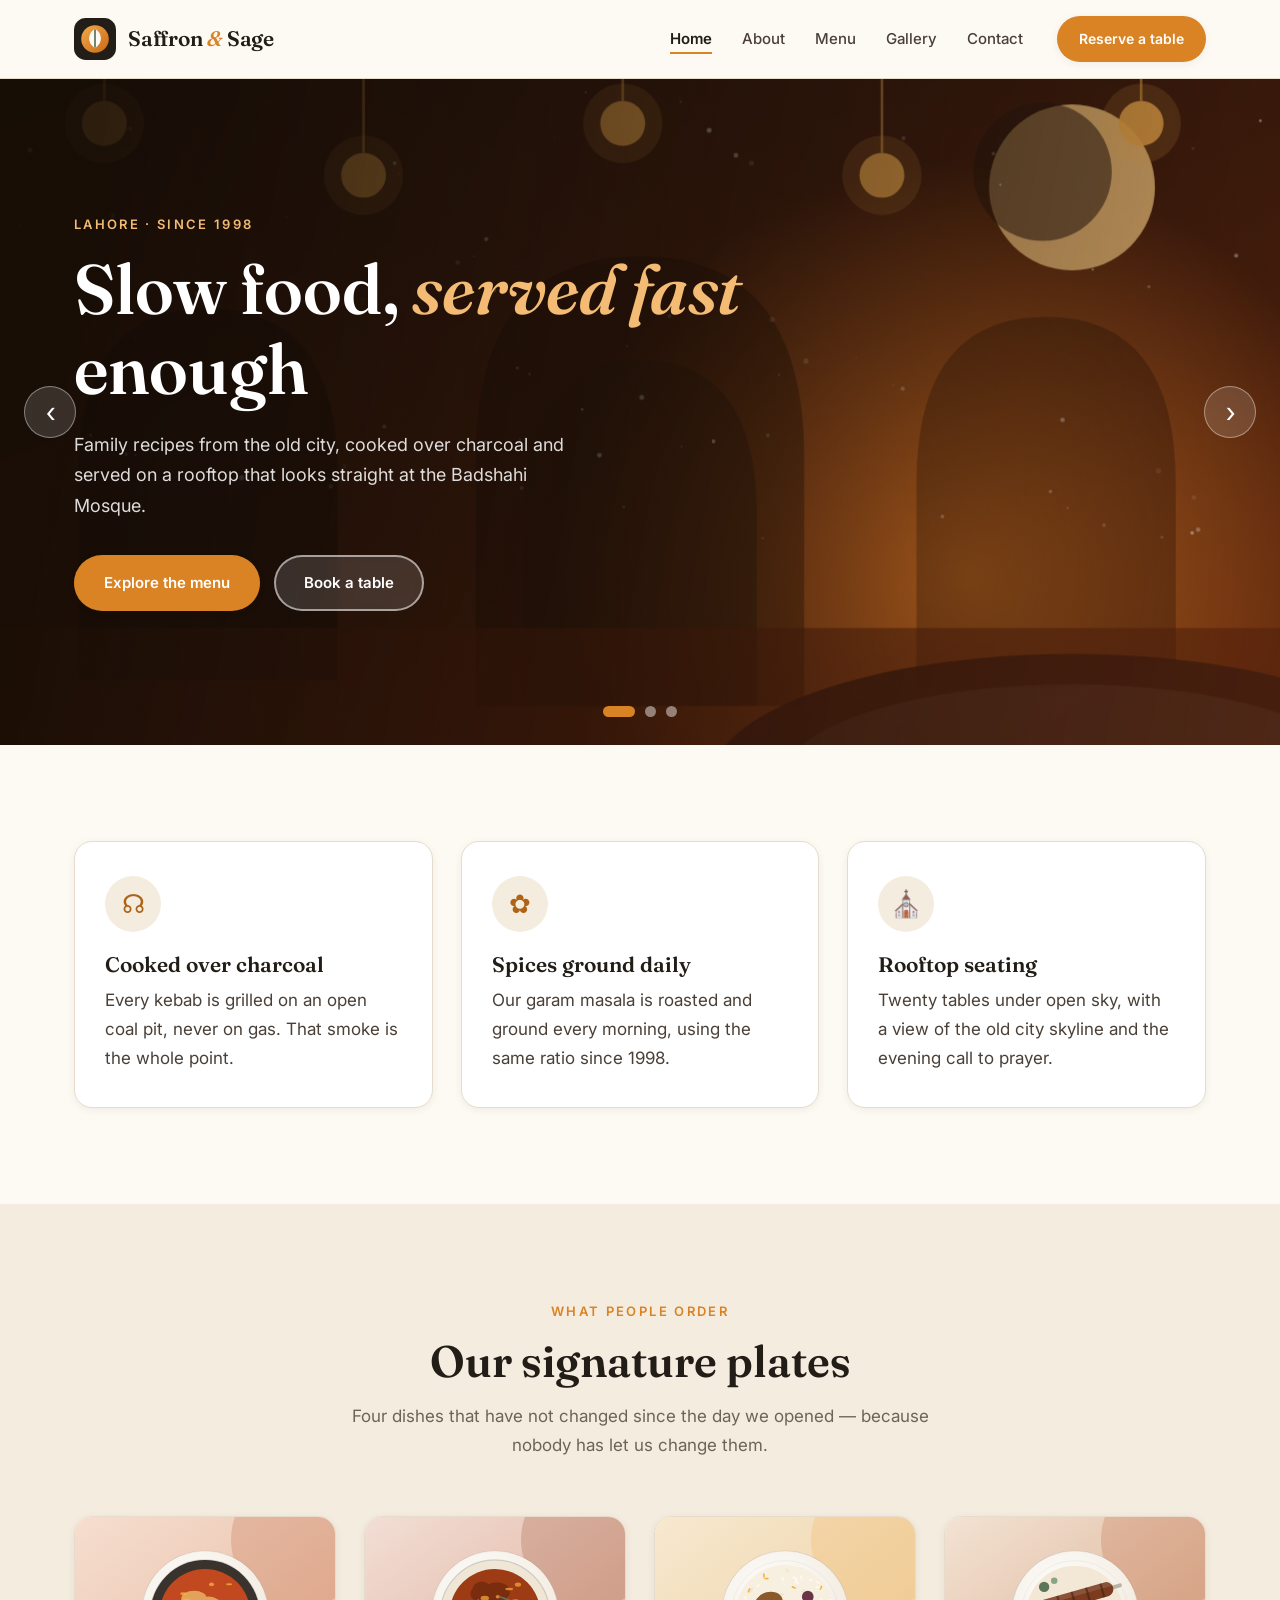
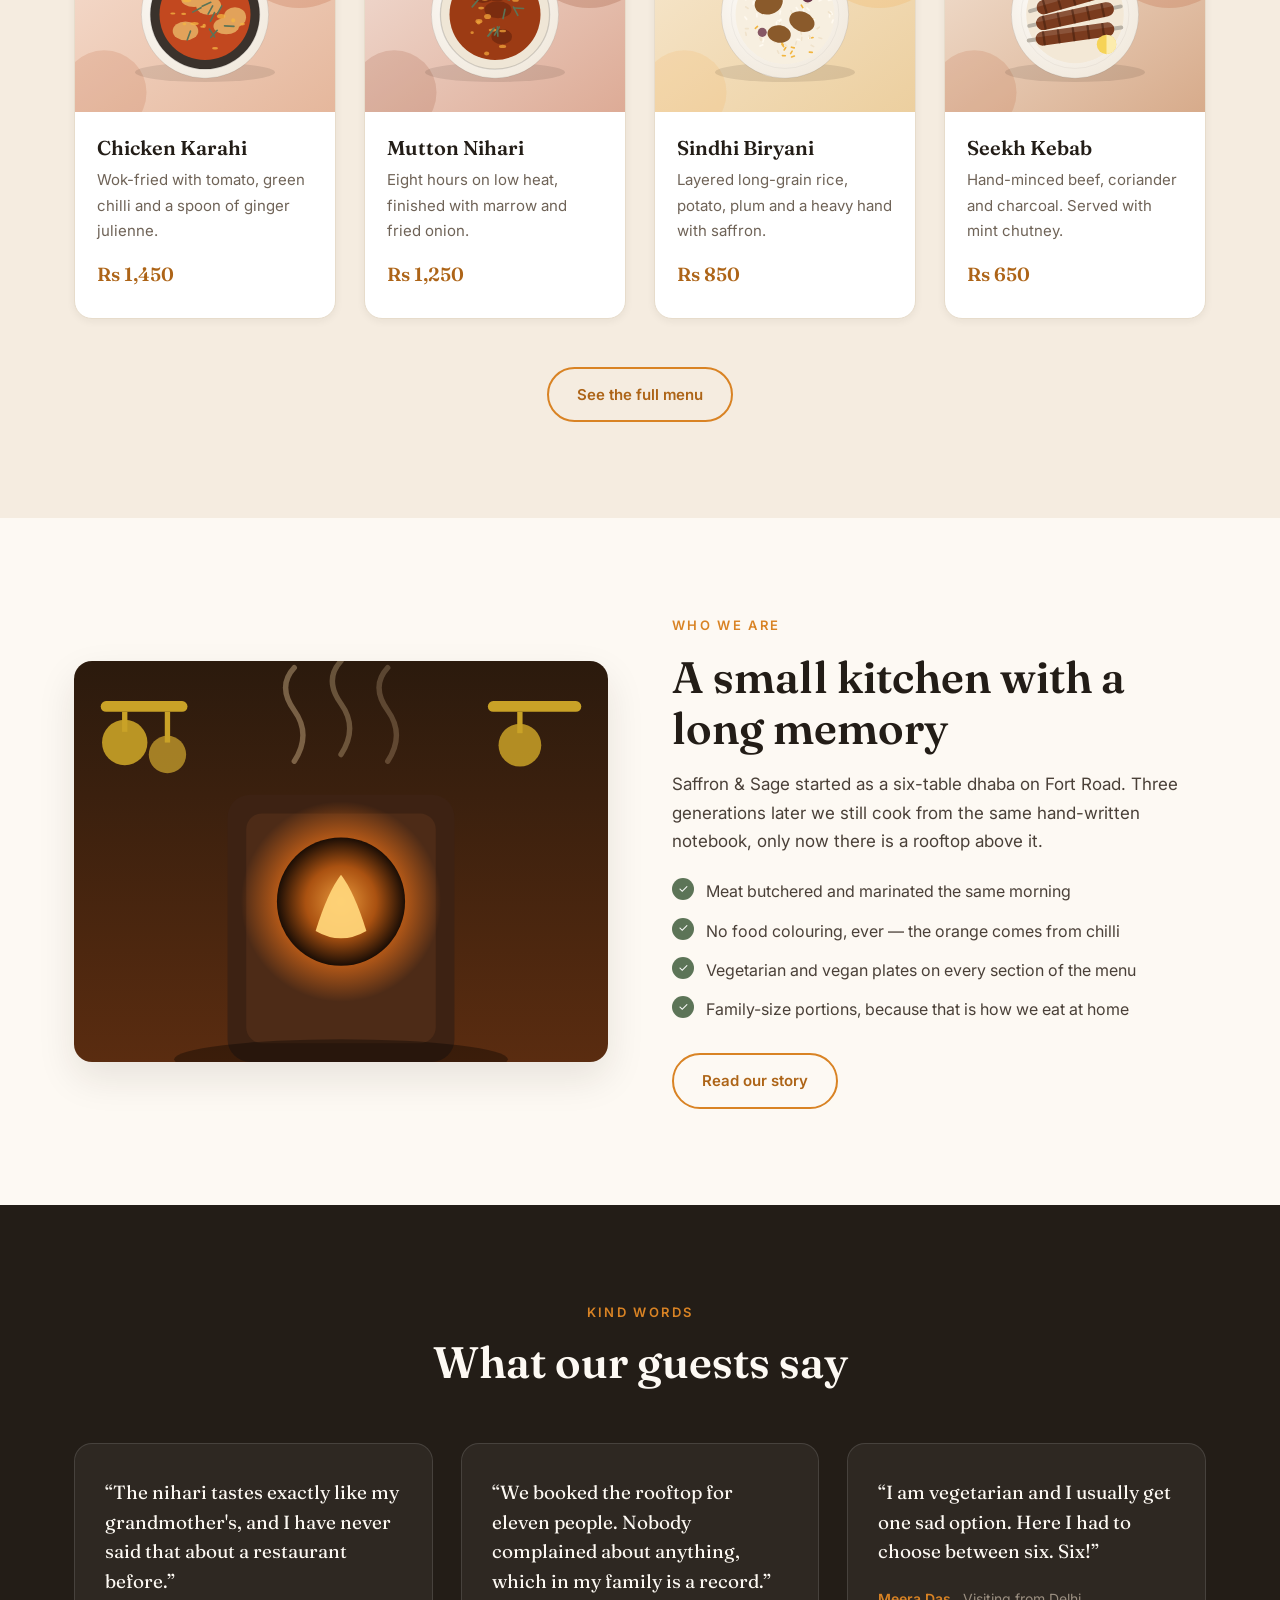
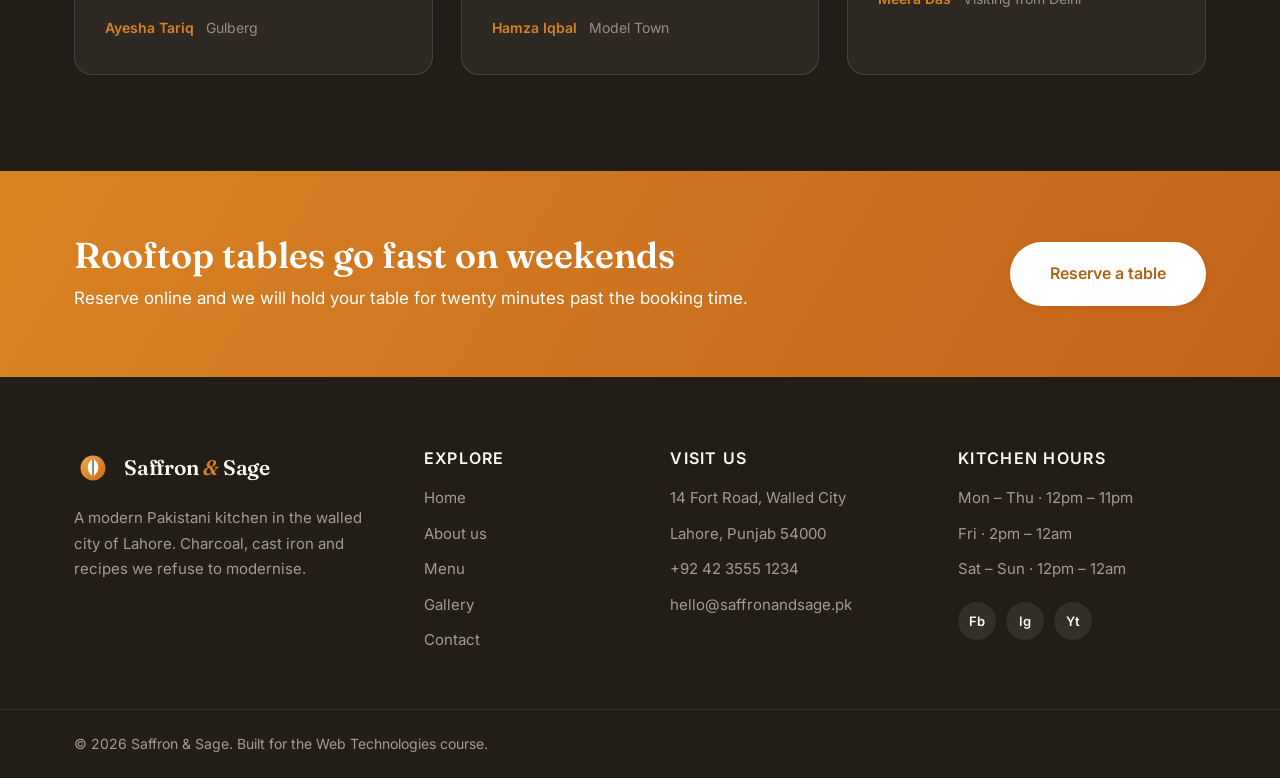
==== commit 00cadb1b: "feat(home): convert static hero into a three-slide carousel and style it" ====
--- a/index.html
+++ b/index.html
@@ -42,20 +42,59 @@
 
   <main>
 
-    <!-- ============ HERO ============ -->
-    <section class="hero">
-      <div class="hero-slide">
-        <img src="images/hero-1.svg" alt="Charcoal grilled kebabs on a brass platter" class="hero-image">
-        <div class="hero-caption container">
-          <p class="eyebrow">Lahore &middot; Since 1998</p>
-          <h1 class="hero-title">Slow food, <em>served fast</em> enough</h1>
-          <p class="hero-text">Family recipes from the old city, cooked over charcoal and served on a rooftop that looks straight at the Badshahi Mosque.</p>
-          <div class="hero-actions">
-            <a href="menu.html" class="btn btn-primary">Explore the menu</a>
-            <a href="contact.html" class="btn btn-ghost">Book a table</a>
+    <!-- ============ HERO SLIDER ============ -->
+    <!-- Three slides; JavaScript shows one at a time and builds the dots -->
+    <section class="hero" id="heroSlider">
+
+      <div class="slides" id="heroSlides">
+
+        <article class="hero-slide is-active">
+          <img src="images/hero-1.svg" alt="Charcoal grilled kebabs on a brass platter" class="hero-image">
+          <div class="hero-caption container">
+            <p class="eyebrow">Lahore &middot; Since 1998</p>
+            <h1 class="hero-title">Slow food, <em>served fast</em> enough</h1>
+            <p class="hero-text">Family recipes from the old city, cooked over charcoal and served on a rooftop that looks straight at the Badshahi Mosque.</p>
+            <div class="hero-actions">
+              <a href="menu.html" class="btn btn-primary">Explore the menu</a>
+              <a href="contact.html" class="btn btn-ghost">Book a table</a>
+            </div>
           </div>
-        </div>
-      </div>
+        </article>
+
+        <article class="hero-slide">
+          <img src="images/hero-2.svg" alt="Rooftop tables lit by brass lamps at dusk" class="hero-image">
+          <div class="hero-caption container">
+            <p class="eyebrow">The rooftop</p>
+            <h2 class="hero-title">Twenty tables, <em>one skyline</em></h2>
+            <p class="hero-text">Dinner under open sky from six in the evening, with the old city lighting up behind you.</p>
+            <div class="hero-actions">
+              <a href="gallery.html" class="btn btn-primary">See the rooftop</a>
+              <a href="contact.html" class="btn btn-ghost">Book a table</a>
+            </div>
+          </div>
+        </article>
+
+        <article class="hero-slide">
+          <img src="images/hero-3.svg" alt="Whole spices roasting before they are ground" class="hero-image">
+          <div class="hero-caption container">
+            <p class="eyebrow">Every morning</p>
+            <h2 class="hero-title">Spices ground <em>before sunrise</em></h2>
+            <p class="hero-text">Nothing is bought pre-mixed. The masala you taste tonight was whole seed this morning.</p>
+            <div class="hero-actions">
+              <a href="about.html" class="btn btn-primary">How we cook</a>
+              <a href="menu.html" class="btn btn-ghost">Read the menu</a>
+            </div>
+          </div>
+        </article>
+
+      </div>
+
+      <button class="slider-arrow slider-prev" id="sliderPrev" type="button" aria-label="Previous slide">&#8249;</button>
+      <button class="slider-arrow slider-next" id="sliderNext" type="button" aria-label="Next slide">&#8250;</button>
+
+      <!-- the dots are created by slider.js, one per slide -->
+      <div class="slider-dots" id="sliderDots" role="tablist" aria-label="Choose a slide"></div>
+
     </section>
 
     <!-- ============ HIGHLIGHT STRIP ============ -->
@@ -270,6 +309,7 @@
 
   <!-- Scripts are at the end of the body so the HTML above already exists -->
   <script src="js/main.js"></script>
+  <script src="js/slider.js"></script>
 
 </body>
 </html>
--- a/css/style.css
+++ b/css/style.css
@@ -436,6 +436,90 @@
   gap: 14px;
 }
 
+/* --- slider mechanics --- */
+.slides {
+  position: relative;
+}
+
+/* every slide sits on top of the others and is faded out ... */
+.hero-slide {
+  position: absolute;
+  inset: 0;
+  opacity: 0;
+  visibility: hidden;
+  transition: opacity 0.9s ease;
+}
+
+/* ... except the active one, which is visible and gives the box its height */
+.hero-slide.is-active {
+  position: relative;
+  opacity: 1;
+  visibility: visible;
+}
+
+/* slow zoom on whichever picture is showing */
+.hero-slide.is-active .hero-image {
+  animation: kenburns 9s ease-out forwards;
+}
+
+.slider-arrow {
+  position: absolute;
+  top: 50%;
+  z-index: 3;
+  width: 52px;
+  height: 52px;
+  display: grid;
+  place-items: center;
+  font-size: 28px;
+  line-height: 1;
+  color: var(--white);
+  background-color: rgba(255, 255, 255, 0.14);
+  border: 1px solid rgba(255, 255, 255, 0.4);
+  border-radius: var(--radius-pill);
+  cursor: pointer;
+  transform: translateY(-50%);
+  transition: background-color 0.2s ease;
+}
+
+.slider-arrow:hover {
+  background-color: var(--saffron);
+  border-color: var(--saffron);
+}
+
+.slider-prev { left: 24px; }
+.slider-next { right: 24px; }
+
+.slider-dots {
+  position: absolute;
+  left: 50%;
+  bottom: 28px;
+  z-index: 3;
+  display: flex;
+  gap: 10px;
+  transform: translateX(-50%);
+}
+
+.slider-dot {
+  width: 11px;
+  height: 11px;
+  padding: 0;
+  background-color: rgba(255, 255, 255, 0.45);
+  border: none;
+  border-radius: var(--radius-pill);
+  cursor: pointer;
+  transition: width 0.3s ease, background-color 0.3s ease;
+}
+
+.slider-dot.is-active {
+  width: 32px;
+  background-color: var(--saffron);
+}
+
+@keyframes kenburns {
+  from { transform: scale(1); }
+  to   { transform: scale(1.08); }
+}
+
 /* smaller banner used on the inner pages */
 .page-hero {
   background-color: var(--sand);
@@ -1717,4 +1801,9 @@
   .lightbox-close { top: -50px; }
 
   .timeline { padding-left: 32px; }
-}
+
+  /* the slider keeps its dots but loses the side arrows on a phone */
+  .slider-arrow { display: none; }
+
+  .slider-dots { bottom: 18px; }
+}
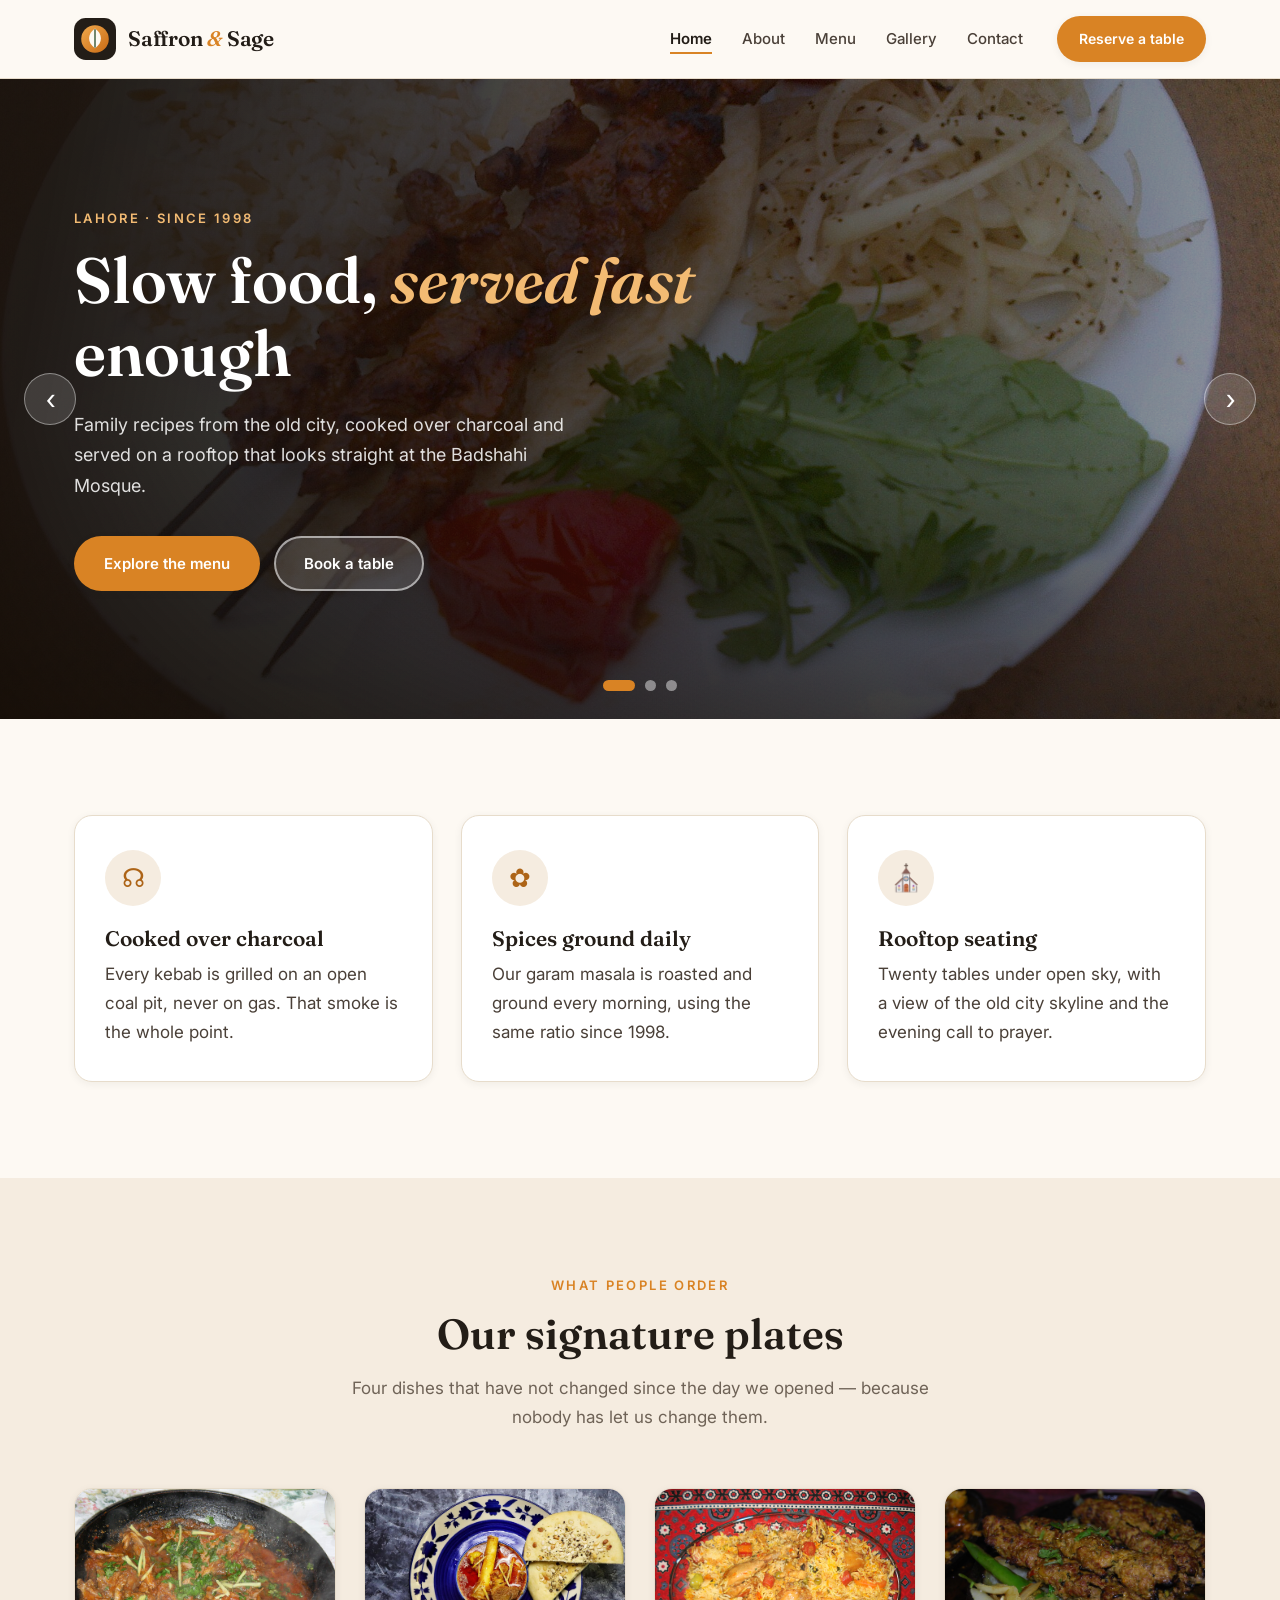
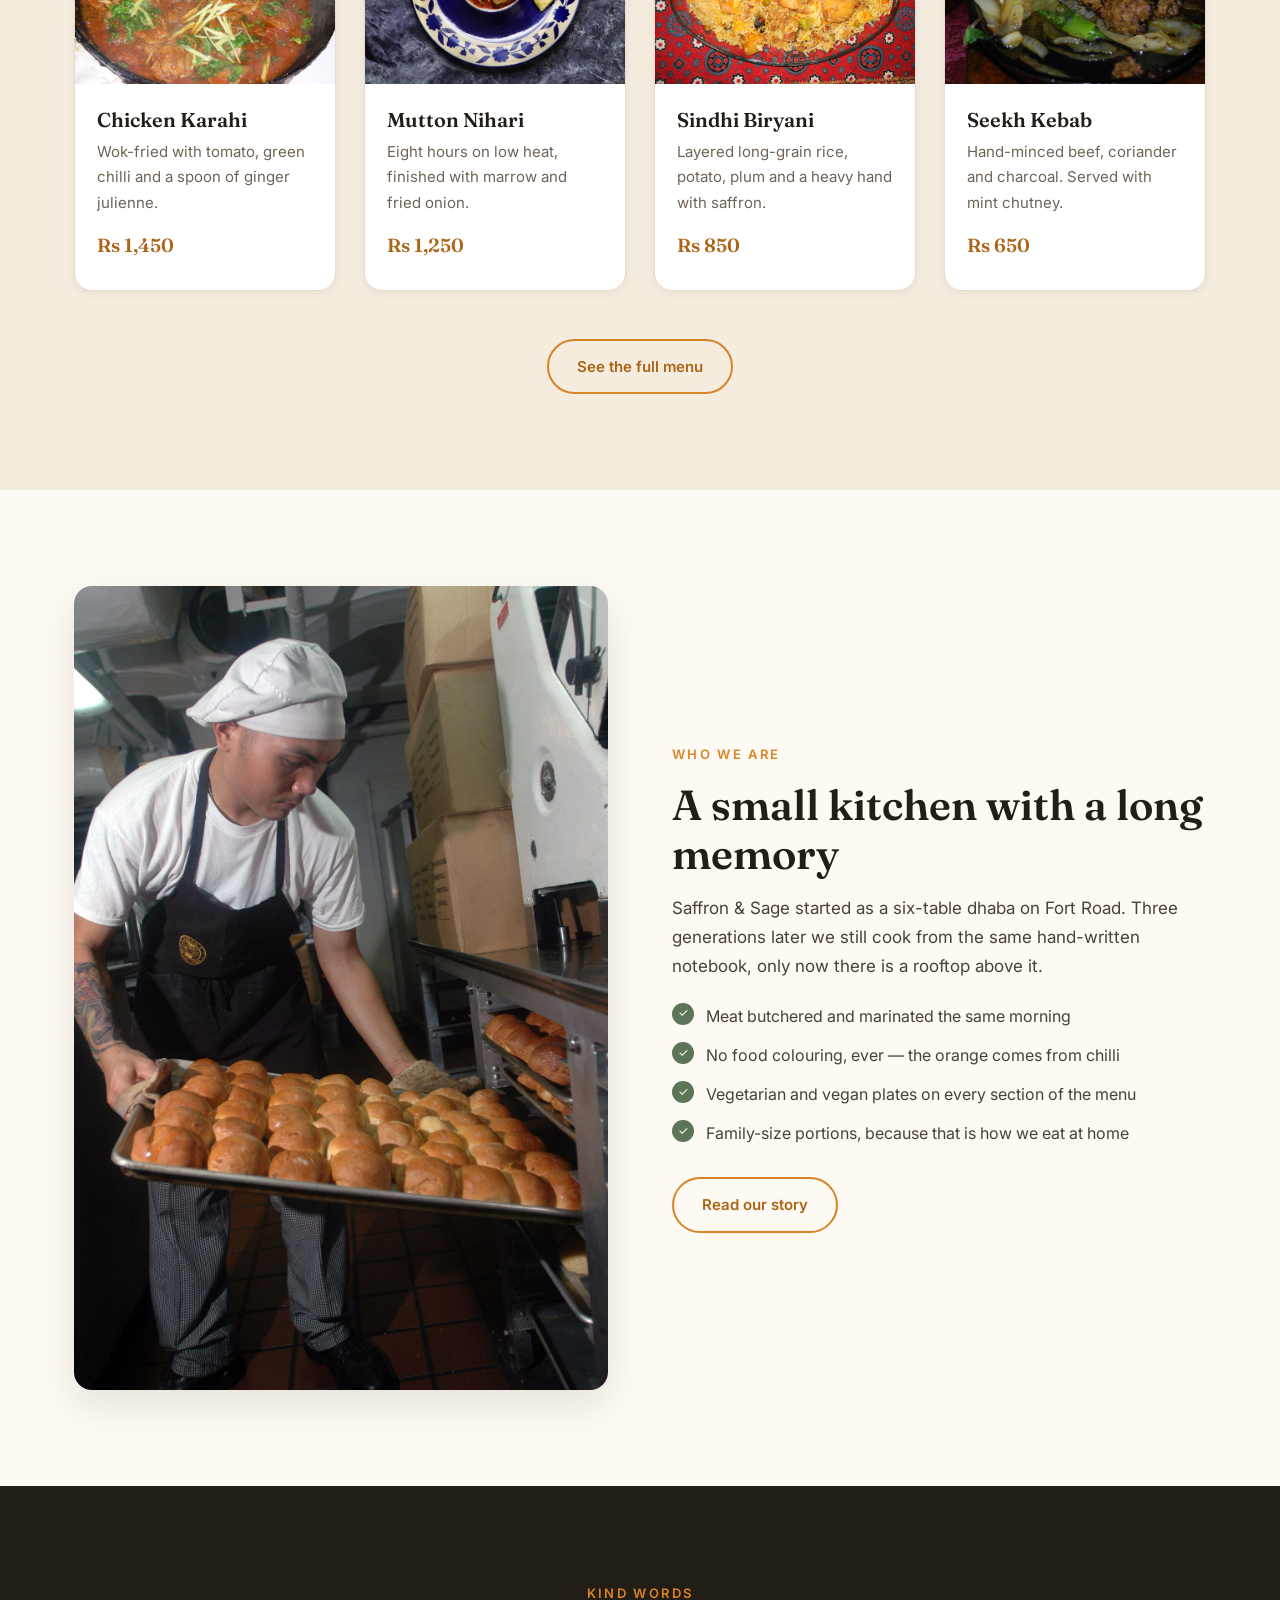
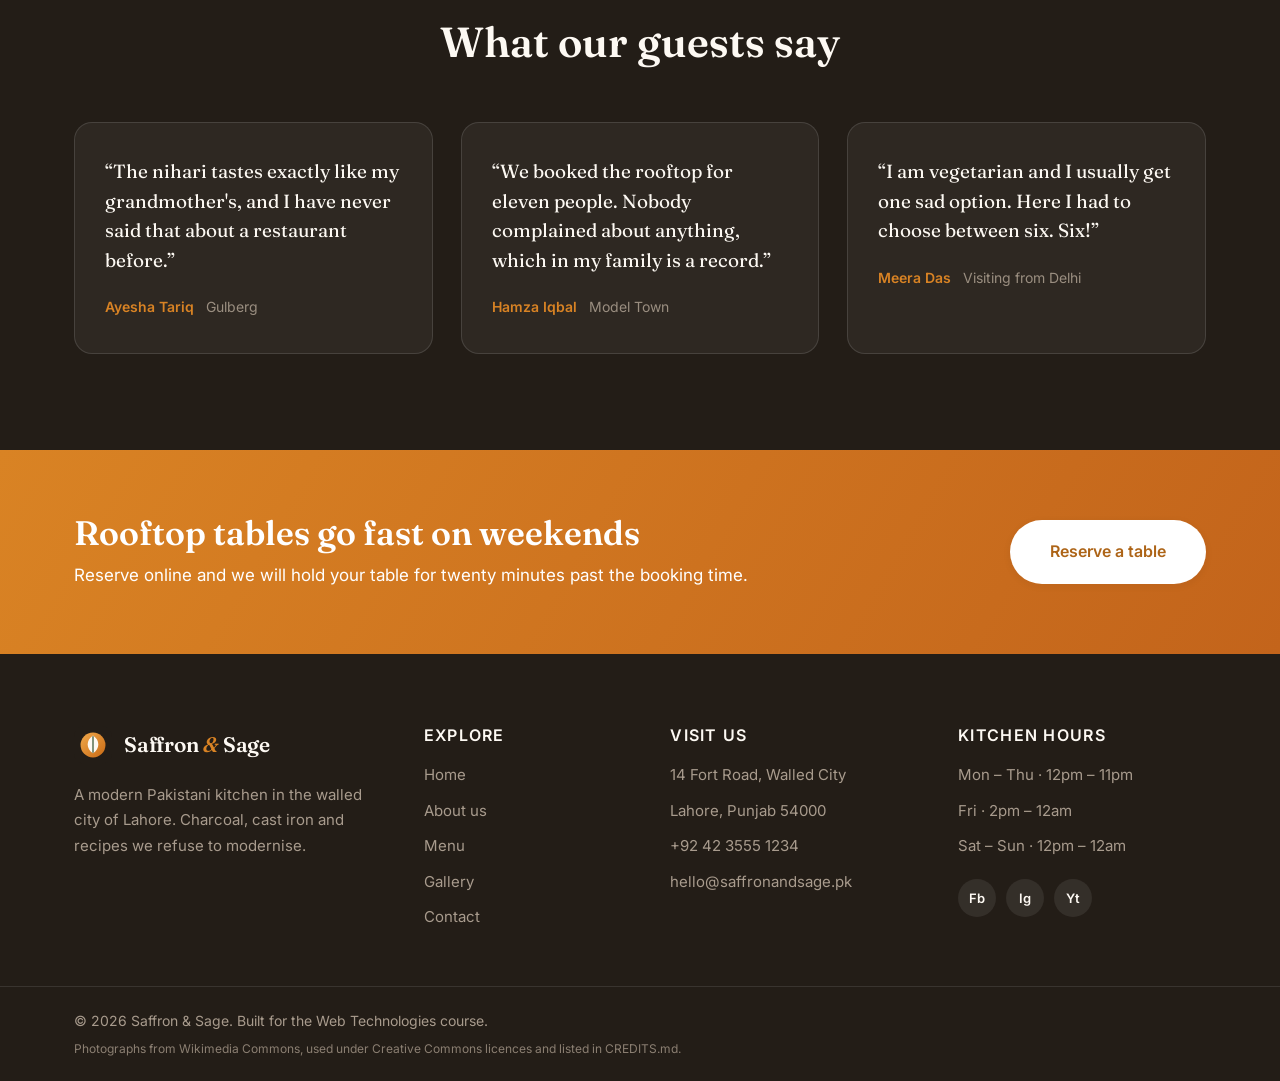
==== commit 248e20e6: "feat(images): replace illustrations with real, credited photographs - 29 photographs of the actual d" ====
--- a/index.html
+++ b/index.html
@@ -49,7 +49,7 @@
       <div class="slides" id="heroSlides">
 
         <article class="hero-slide is-active">
-          <img src="images/hero-1.svg" alt="Charcoal grilled kebabs on a brass platter" class="hero-image">
+          <img src="images/hero-1.jpg" alt="Grilled kebab skewers served with rice, salad and flatbread" class="hero-image">
           <div class="hero-caption container">
             <p class="eyebrow">Lahore &middot; Since 1998</p>
             <h1 class="hero-title">Slow food, <em>served fast</em> enough</h1>
@@ -62,7 +62,7 @@
         </article>
 
         <article class="hero-slide">
-          <img src="images/hero-2.svg" alt="Rooftop tables lit by brass lamps at dusk" class="hero-image">
+          <img src="images/hero-2.jpg" alt="The walled city of Lahore seen from above at sunset" class="hero-image">
           <div class="hero-caption container">
             <p class="eyebrow">The rooftop</p>
             <h2 class="hero-title">Twenty tables, <em>one skyline</em></h2>
@@ -75,7 +75,7 @@
         </article>
 
         <article class="hero-slide">
-          <img src="images/hero-3.svg" alt="Whole spices roasting before they are ground" class="hero-image">
+          <img src="images/hero-3.jpg" alt="A heap of freshly ground garam masala" class="hero-image">
           <div class="hero-caption container">
             <p class="eyebrow">Every morning</p>
             <h2 class="hero-title">Spices ground <em>before sunrise</em></h2>
@@ -137,7 +137,7 @@
         <div class="grid grid-4">
 
           <article class="card dish-card">
-            <img src="images/dish-karahi.svg" alt="Chicken karahi in a black iron wok" class="dish-image">
+            <img src="images/dish-karahi.jpg" alt="Chicken karahi cooked and served in a black iron wok" class="dish-image">
             <div class="dish-body">
               <h3 class="dish-name">Chicken Karahi</h3>
               <p class="dish-desc">Wok-fried with tomato, green chilli and a spoon of ginger julienne.</p>
@@ -146,7 +146,7 @@
           </article>
 
           <article class="card dish-card">
-            <img src="images/dish-nihari.svg" alt="Bowl of slow cooked mutton nihari" class="dish-image">
+            <img src="images/dish-nihari.jpg" alt="A bowl of nihari served with naan on a blue plate" class="dish-image">
             <div class="dish-body">
               <h3 class="dish-name">Mutton Nihari</h3>
               <p class="dish-desc">Eight hours on low heat, finished with marrow and fried onion.</p>
@@ -155,7 +155,7 @@
           </article>
 
           <article class="card dish-card">
-            <img src="images/dish-biryani.svg" alt="Plate of Sindhi biryani with saffron rice" class="dish-image">
+            <img src="images/dish-biryani.jpg" alt="A dish of Sindhi biryani with chicken and saffron rice" class="dish-image">
             <div class="dish-body">
               <h3 class="dish-name">Sindhi Biryani</h3>
               <p class="dish-desc">Layered long-grain rice, potato, plum and a heavy hand with saffron.</p>
@@ -164,7 +164,7 @@
           </article>
 
           <article class="card dish-card">
-            <img src="images/dish-seekh.svg" alt="Seekh kebabs on skewers" class="dish-image">
+            <img src="images/dish-seekh.jpg" alt="Seekh kebabs resting on a sizzling platter" class="dish-image">
             <div class="dish-body">
               <h3 class="dish-name">Seekh Kebab</h3>
               <p class="dish-desc">Hand-minced beef, coriander and charcoal. Served with mint chutney.</p>
@@ -186,7 +186,7 @@
       <div class="container split">
 
         <div class="split-media">
-          <img src="images/about-story.svg" alt="Our kitchen team working at the tandoor">
+          <img src="images/about-story.jpg" alt="A baker sliding a tray of fresh bread out of the oven">
         </div>
 
         <div class="split-body">
@@ -300,6 +300,7 @@
     <div class="footer-bottom">
       <div class="container">
         <p>&copy; <span id="year">2026</span> Saffron &amp; Sage. Built for the Web Technologies course.</p>
+        <p class="footer-credit">Photographs from Wikimedia Commons, used under Creative Commons licences and listed in CREDITS.md.</p>
       </div>
     </div>
   </footer>
--- a/css/style.css
+++ b/css/style.css
@@ -70,6 +70,8 @@
   color: var(--ink-soft);
   background-color: var(--cream);
   -webkit-font-smoothing: antialiased;
+  /* the mobile menu is parked off the right edge, so hide sideways scrolling */
+  overflow-x: hidden;
 }
 
 img {
@@ -112,7 +114,9 @@
   color: inherit;
 }
 
-/* a clear focus ring for keyboard users */
+/* A clear focus ring, but only for keyboard users.
+   :focus-visible is like :focus, except the browser leaves it off when the
+   element was clicked with a mouse — so links do not get a box when clicked. */
 a:focus-visible,
 button:focus-visible,
 input:focus-visible,
@@ -126,8 +130,9 @@
 .container {
   width: 100%;
   max-width: var(--container);
-  margin-inline: auto;   /* centres the block horizontally */
-  padding-inline: 24px;
+  margin: 0 auto;
+  padding-left: 24px;
+  padding-right: 24px;
 }
 
 .container.narrow {
@@ -135,7 +140,8 @@
 }
 
 .section {
-  padding-block: var(--section-space);
+  padding-top: var(--section-space);
+  padding-bottom: var(--section-space);
 }
 
 .section-alt {
@@ -159,7 +165,8 @@
 }
 
 .section-head-left {
-  margin-inline: 0;
+  margin-left: 0;
+  margin-right: 0;
   text-align: left;
 }
 
@@ -173,7 +180,7 @@
 }
 
 .section-title {
-  font-size: clamp(30px, 4vw, 44px); /* min, preferred, max — scales with the viewport */
+  font-size: 42px;
   margin-bottom: 16px;
 }
 
@@ -242,7 +249,6 @@
   background-color: rgba(255, 255, 255, 0.14);
   border-color: rgba(255, 255, 255, 0.55);
   color: var(--white);
-  backdrop-filter: blur(4px);
 }
 
 .btn-ghost:hover {
@@ -259,8 +265,7 @@
   position: sticky;  /* stays pinned to the top while the page scrolls */
   top: 0;
   z-index: 50;
-  background-color: rgba(253, 249, 243, 0.92);
-  backdrop-filter: blur(10px);
+  background-color: rgba(253, 249, 243, 0.97);
   border-bottom: 1px solid var(--line);
   transition: box-shadow 0.25s ease, padding 0.25s ease;
 }
@@ -275,7 +280,8 @@
   align-items: center;
   justify-content: space-between;
   gap: 24px;
-  padding-block: 16px;
+  padding-top: 16px;
+  padding-bottom: 16px;
 }
 
 .logo {
@@ -314,7 +320,8 @@
   color: var(--ink-soft);
   font-size: 15px;
   font-weight: 500;
-  padding-block: 6px;
+  padding-top: 6px;
+  padding-bottom: 6px;
 }
 
 /* an underline that grows out from the middle on hover */
@@ -382,29 +389,39 @@
 
 .hero-image {
   width: 100%;
-  height: clamp(460px, 74vh, 720px);
+  height: 640px;
   object-fit: cover; /* fills the box without squashing the picture */
 }
 
-/* dark wash so the white text stays readable on any slide */
+/* Dark wash so the white text stays readable on top of a photograph.
+   Two gradients are layered: one across (strong on the left, where the
+   words are) and one up from the bottom. */
 .hero-slide::after {
   content: '';
   position: absolute;
-  inset: 0;
-  background: linear-gradient(100deg, rgba(20, 12, 6, 0.88) 8%, rgba(20, 12, 6, 0.55) 48%, rgba(20, 12, 6, 0.15) 100%);
+  top: 0;
+  right: 0;
+  bottom: 0;
+  left: 0;
+  background:
+    linear-gradient(100deg, rgba(18, 11, 5, 0.93) 5%, rgba(18, 11, 5, 0.72) 45%, rgba(18, 11, 5, 0.34) 100%),
+    linear-gradient(to top, rgba(18, 11, 5, 0.55), rgba(18, 11, 5, 0) 45%);
 }
 
 .hero-caption {
   position: absolute;
-  inset: 0;
+  top: 0;
+  right: 0;
+  bottom: 0;
+  left: 0;
   z-index: 2;
   display: flex;
   flex-direction: column;
   justify-content: center;
   align-items: flex-start;
+  /* left:0 + right:0 + a max-width + auto margins centres the block */
   max-width: var(--container);
-  left: 50%;
-  transform: translateX(-50%);
+  margin: 0 auto;
   color: var(--white);
 }
 
@@ -413,7 +430,7 @@
 }
 
 .hero-title {
-  font-size: clamp(38px, 6vw, 70px);
+  font-size: 64px;
   color: var(--white);
   max-width: 15ch;
   margin-bottom: 20px;
@@ -444,7 +461,10 @@
 /* every slide sits on top of the others and is faded out ... */
 .hero-slide {
   position: absolute;
-  inset: 0;
+  top: 0;
+  right: 0;
+  bottom: 0;
+  left: 0;
   opacity: 0;
   visibility: hidden;
   transition: opacity 0.9s ease;
@@ -469,7 +489,8 @@
   width: 52px;
   height: 52px;
   display: grid;
-  place-items: center;
+  align-items: center;
+  justify-content: center;
   font-size: 28px;
   line-height: 1;
   color: var(--white);
@@ -524,18 +545,19 @@
 .page-hero {
   background-color: var(--sand);
   border-bottom: 1px solid var(--line);
-  padding-block: 84px 76px;
+  padding-top: 84px;
+  padding-bottom: 76px;
   text-align: center;
 }
 
 .page-title {
-  font-size: clamp(32px, 5vw, 52px);
+  font-size: 48px;
   margin-bottom: 16px;
 }
 
 .page-subtitle {
   max-width: 60ch;
-  margin-inline: auto;
+  margin: 0 auto;
   color: var(--muted);
 }
 
@@ -679,7 +701,8 @@
   width: 22px;
   height: 22px;
   display: grid;
-  place-items: center;
+  align-items: center;
+  justify-content: center;
   font-size: 12px;
   color: var(--white);
   background-color: var(--sage);
@@ -773,7 +796,8 @@
 .cta-band {
   background: linear-gradient(120deg, var(--saffron) 0%, #c3641b 100%);
   color: var(--white);
-  padding-block: 64px;
+  padding-top: 64px;
+  padding-bottom: 64px;
 }
 
 .cta-inner {
@@ -785,7 +809,7 @@
 }
 
 .cta-title {
-  font-size: clamp(26px, 3.4vw, 36px);
+  font-size: 34px;
   color: var(--white);
   margin-bottom: 8px;
 }
@@ -984,10 +1008,12 @@
 
 .order-count {
   display: inline-grid;
-  place-items: center;
+  align-items: center;
+  justify-content: center;
   min-width: 28px;
   height: 28px;
-  padding-inline: 8px;
+  padding-left: 8px;
+  padding-right: 8px;
   font-family: var(--font-body);
   font-size: 13px;
   font-weight: 600;
@@ -1029,7 +1055,8 @@
   width: 24px;
   height: 24px;
   display: grid;
-  place-items: center;
+  align-items: center;
+  justify-content: center;
   font-size: 16px;
   line-height: 1;
   color: var(--muted);
@@ -1155,7 +1182,10 @@
 
 .gallery-overlay {
   position: absolute;
-  inset: auto 0 0 0;
+  top: auto;
+  right: 0;
+  bottom: 0;
+  left: 0;
   padding: 42px 20px 18px;
   font-size: 15px;
   font-weight: 500;
@@ -1168,7 +1198,7 @@
 }
 
 .gallery-item:hover .gallery-overlay,
-.gallery-item:focus-visible .gallery-overlay {
+.gallery-item:focus .gallery-overlay {
   opacity: 1;
   transform: translateY(0);
 }
@@ -1176,7 +1206,10 @@
 /* full-screen viewer, shown by removing the hidden attribute in JavaScript */
 .lightbox {
   position: fixed;
-  inset: 0;
+  top: 0;
+  right: 0;
+  bottom: 0;
+  left: 0;
   z-index: 100;
   display: flex;
   align-items: center;
@@ -1222,7 +1255,8 @@
 .lightbox-nav,
 .lightbox-close {
   display: grid;
-  place-items: center;
+  align-items: center;
+  justify-content: center;
   color: var(--white);
   background-color: rgba(255, 255, 255, 0.12);
   border: 1px solid rgba(255, 255, 255, 0.3);
@@ -1478,7 +1512,8 @@
   width: 30px;
   height: 30px;
   display: grid;
-  place-items: center;
+  align-items: center;
+  justify-content: center;
   font-size: 20px;
   color: var(--saffron-dark);
   background-color: var(--sand);
@@ -1494,6 +1529,12 @@
   max-height: 0;
   overflow: hidden;
   transition: max-height 0.35s ease;
+}
+
+/* 400px is comfortably taller than the longest answer, so the panel
+   slides fully open. JavaScript only has to add or remove .is-open */
+.accordion-item.is-open .accordion-panel {
+  max-height: 400px;
 }
 
 .accordion-panel p {
@@ -1556,7 +1597,8 @@
 
 .social-list a {
   display: grid;
-  place-items: center;
+  align-items: center;
+  justify-content: center;
   width: 38px;
   height: 38px;
   font-size: 13px;
@@ -1572,9 +1614,16 @@
 }
 
 .footer-bottom {
-  padding-block: 22px;
+  padding-top: 22px;
+  padding-bottom: 22px;
   border-top: 1px solid rgba(255, 255, 255, 0.1);
   font-size: 14px;
+}
+
+.footer-credit {
+  margin-top: 6px;
+  font-size: 12px;
+  color: #8b7f72;
 }
 
 /* ---------- 15. UTILITIES AND ANIMATIONS ---------- */
@@ -1598,7 +1647,8 @@
   width: 48px;
   height: 48px;
   display: grid;
-  place-items: center;
+  align-items: center;
+  justify-content: center;
   font-size: 20px;
   color: var(--white);
   background-color: var(--ink);
@@ -1680,6 +1730,8 @@
   .nav-toggle {
     display: flex;
     order: 3;
+    position: relative;
+    z-index: 90; /* keeps the X on top of the open drawer */
   }
 
   .main-nav {
@@ -1722,7 +1774,8 @@
   .nav-link {
     display: block;
     width: 100%;
-    padding-block: 14px;
+    padding-top: 14px;
+    padding-bottom: 14px;
     font-size: 17px;
   }
 
@@ -1730,11 +1783,16 @@
 
   .nav-cta { margin-top: 24px; }
 
-  /* dark sheet behind the open drawer */
+  /* Dark sheet behind the open drawer.
+     Its z-index must stay below the header (50), because the drawer lives
+     inside the header and therefore shares the header's stacking context. */
   .nav-backdrop {
     position: fixed;
-    inset: 0;
-    z-index: 70;
+    top: 0;
+    right: 0;
+    bottom: 0;
+    left: 0;
+    z-index: 40;
     background-color: rgba(20, 12, 6, 0.5);
     animation: fadeIn 0.3s ease;
   }
@@ -1747,7 +1805,13 @@
 
   .gallery-grid { grid-template-columns: repeat(2, 1fr); }
 
-  .hero-caption { padding-block: 40px; }
+  .hero-caption { padding-top: 40px; padding-bottom: 40px; }
+
+  /* headings step down one size on tablets */
+  .hero-title { font-size: 46px; }
+  .hero-image { height: 560px; }
+  .page-title { font-size: 38px; }
+  .section-title { font-size: 34px; }
 }
 
 /* --- phones --- */
@@ -1756,7 +1820,7 @@
 
   body { font-size: 16px; }
 
-  .container { padding-inline: 18px; }
+  .container { padding-left: 18px; padding-right: 18px; }
 
   .grid-3,
   .grid-4,
@@ -1768,15 +1832,29 @@
 
   .section-head { margin-bottom: 36px; }
 
-  .hero-image { height: 78vh; }
+  /* headings step down again on phones */
+  .hero-title { font-size: 36px; }
+  .hero-image { height: 520px; }
+  .page-title { font-size: 30px; }
+  .section-title { font-size: 28px; }
+  .cta-title { font-size: 26px; }
 
   .hero-actions .btn { flex-grow: 1; }
 
-  .menu-toolbar { flex-direction: column; align-items: stretch; }
+  /* stack the toolbar; nowrap keeps it as one single column line so the
+     filter row cannot push the page wider than the screen */
+  .menu-toolbar {
+    flex-direction: column;
+    flex-wrap: nowrap;
+    align-items: stretch;
+  }
 
   .search-input { width: 100%; }
 
-  .filter-group { overflow-x: auto; flex-wrap: nowrap; padding-bottom: 6px; }
+  /* the filter buttons wrap onto a second line instead of one long row */
+  .filter-group {
+    flex-wrap: wrap;
+  }
 
   .filter-btn { white-space: nowrap; }
 
